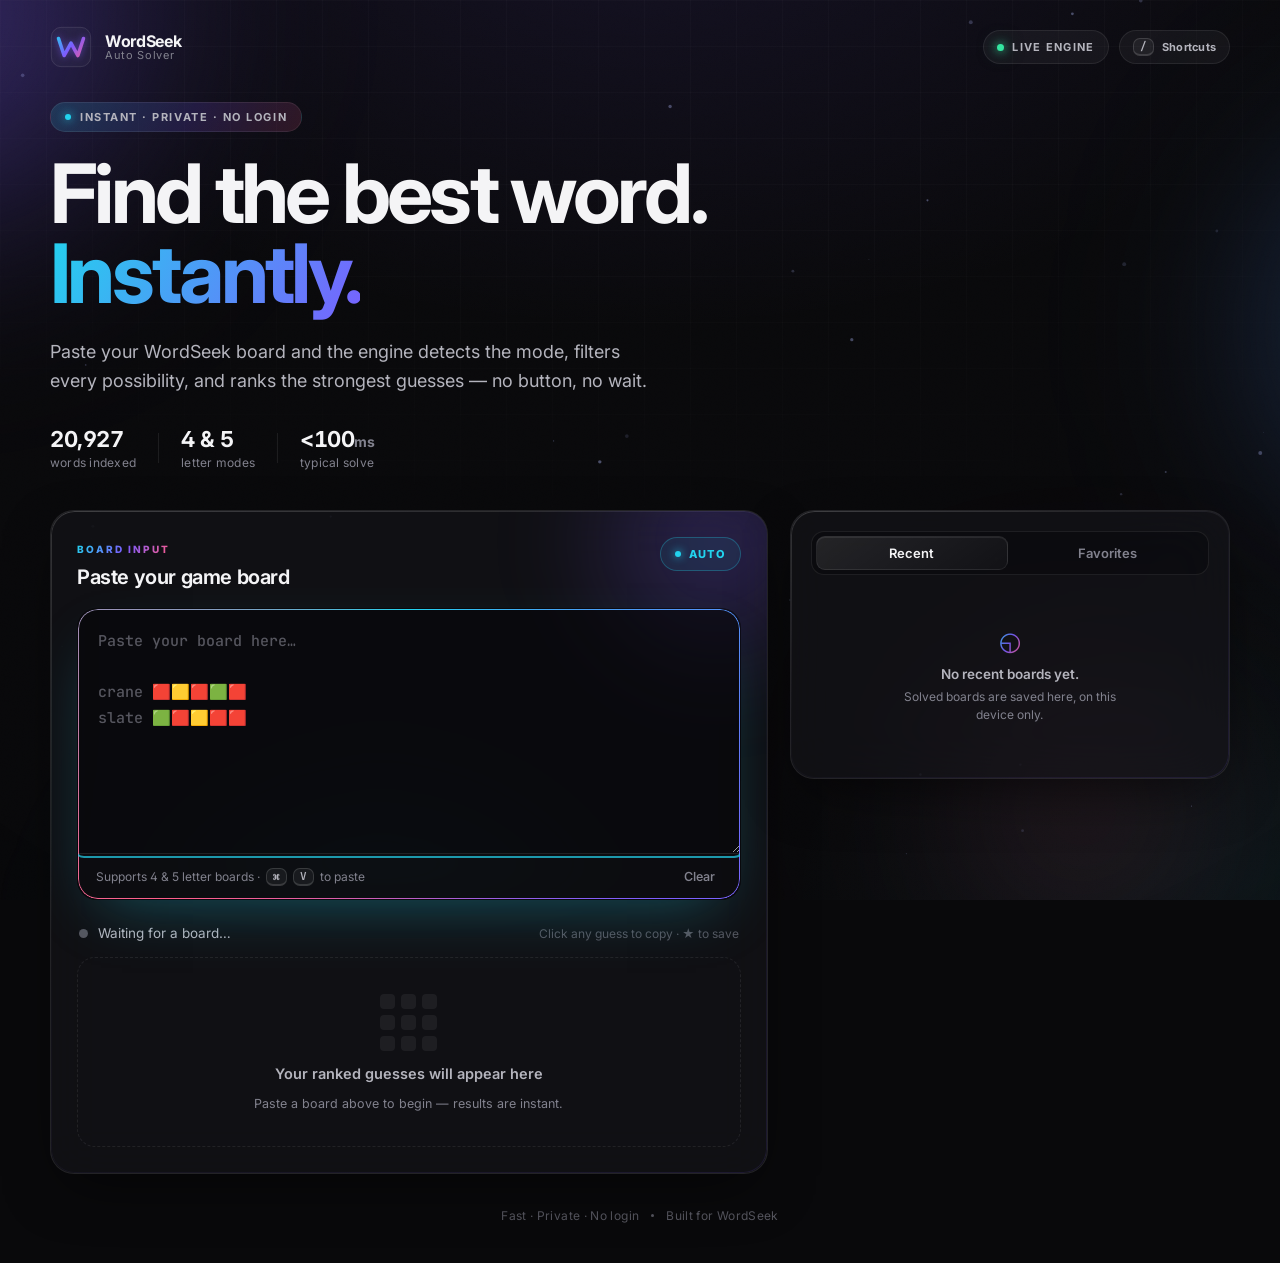
==== templates/index.html @ a8e8552e "Redesign WordSeek frontend as a premium dark UI Complete visual + UX overhaul of the frontend while " ====
<!doctype html>
<html lang="en" data-theme="dark">
<head>
  <meta charset="utf-8">
  <meta name="viewport" content="width=device-width, initial-scale=1, viewport-fit=cover">
  <meta name="theme-color" content="#09090b">
  <meta name="color-scheme" content="dark">
  <meta name="description" content="A premium, instant WordSeek solver. Paste any 4 or 5 letter board — the mode is detected and the strongest guesses are ranked automatically.">

  <title>WordSeek — Instant Solver</title>

  <!-- SVG favicon (crisp on every device) -->
  <link rel="icon" type="image/svg+xml" href="/static/favicon.svg">
  <link rel="apple-touch-icon" href="/static/favicon.svg">

  <!-- Fonts: Inter for UI, JetBrains Mono for the board + guesses -->
  <link rel="preconnect" href="https://fonts.googleapis.com">
  <link rel="preconnect" href="https://fonts.gstatic.com" crossorigin>
  <link href="https://fonts.googleapis.com/css2?family=Inter:wght@400;450;500;600;700;800&family=JetBrains+Mono:wght@500;600;700&display=swap" rel="stylesheet">

  <link rel="stylesheet" href="/static/style.css">
</head>
<body>
  <!-- ============================================================= -->
  <!-- Ambient background: aurora blobs, particles, grid, noise      -->
  <!-- ============================================================= -->
  <div class="backdrop" aria-hidden="true">
    <div class="aurora">
      <span class="blob blob-violet"></span>
      <span class="blob blob-blue"></span>
      <span class="blob blob-cyan"></span>
      <span class="blob blob-pink"></span>
    </div>
    <canvas id="particles" class="particles"></canvas>
    <div class="grid-overlay"></div>
    <div class="noise"></div>
    <div class="vignette"></div>
  </div>

  <!-- Confetti fires when the board narrows to a single answer -->
  <canvas id="confetti" class="confetti" aria-hidden="true"></canvas>

  <div class="page">
    <!-- ================= Top bar ================= -->
    <header class="topbar">
      <a class="brand" href="/" aria-label="WordSeek home">
        <span class="brand-mark" aria-hidden="true">
          <svg viewBox="0 0 64 64" class="brand-logo">
            <defs>
              <linearGradient id="markGrad" x1="8" y1="12" x2="56" y2="52" gradientUnits="userSpaceOnUse">
                <stop offset="0" stop-color="#22d3ee"/>
                <stop offset="0.5" stop-color="#7c5cff"/>
                <stop offset="1" stop-color="#ff5c8a"/>
              </linearGradient>
            </defs>
            <rect x="2" y="2" width="60" height="60" rx="15" class="brand-plate"/>
            <path d="M13 19 L21.5 45 L32 26 L42.5 45 L51 19" class="brand-stroke" pathLength="100"/>
          </svg>
        </span>
        <span class="brand-text">
          <span class="brand-name">WordSeek</span>
          <span class="brand-sub">Auto Solver</span>
        </span>
      </a>

      <div class="topbar-actions">
        <span class="live-badge" title="Solving happens the instant you paste">
          <i></i> LIVE ENGINE
        </span>
        <button id="shortcutsBtn" class="chip-btn" type="button" aria-haspopup="dialog" aria-controls="shortcutsModal">
          <kbd>/</kbd> Shortcuts
        </button>
      </div>
    </header>

    <!-- ================= Main ================= -->
    <main class="layout">
      <section class="hero">
        <span class="eyebrow"><i></i> INSTANT · PRIVATE · NO LOGIN</span>
        <h1 class="hero-title">
          Find the best word.
          <span class="gradient-text">Instantly.</span>
        </h1>
        <p class="hero-sub">
          Paste your WordSeek board and the engine detects the mode, filters every
          possibility, and ranks the strongest guesses — no button, no wait.
        </p>
        <div class="hero-stats" aria-hidden="true">
          <span class="stat"><b id="statWords">20,927</b><small>words indexed</small></span>
          <span class="stat-sep"></span>
          <span class="stat"><b>4 &amp; 5</b><small>letter modes</small></span>
          <span class="stat-sep"></span>
          <span class="stat"><b>&lt;100<em>ms</em></b><small>typical solve</small></span>
        </div>
      </section>

      <div class="workspace">
        <!-- ---------- Solver card ---------- -->
        <section class="solver card" aria-labelledby="solverHeading">
          <span class="card-glow" aria-hidden="true"></span>

          <div class="card-head">
            <div>
              <span class="section-eyebrow">BOARD INPUT</span>
              <h2 id="solverHeading" class="card-title">Paste your game board</h2>
            </div>
            <div id="modeBadge" class="mode-badge" title="Detected automatically" aria-live="polite">
              <span class="mode-dot"></span><span class="mode-label">AUTO</span>
            </div>
          </div>

          <!-- Textarea with animated focus glow + scan line -->
          <div class="input-wrap" id="inputWrap">
            <div class="input-border" aria-hidden="true"></div>
            <label class="visually-hidden" for="board">WordSeek board input</label>
            <textarea
              id="board"
              spellcheck="false"
              autocomplete="off"
              autocapitalize="off"
              autocorrect="off"
              rows="8"
              aria-describedby="inputHint"
              placeholder="Paste your board here…&#10;&#10;crane 🟥🟨🟥🟩🟥&#10;slate 🟩🟥🟨🟥🟥"></textarea>
            <div class="scan-line" aria-hidden="true"></div>

            <div class="input-footer">
              <span id="inputHint" class="input-hint">
                Supports 4 &amp; 5 letter boards · <kbd>⌘</kbd><kbd>V</kbd> to paste
              </span>
              <button id="clearBtn" class="ghost-btn" type="button" aria-label="Clear the board">
                Clear
              </button>
            </div>
          </div>

          <!-- Results header -->
          <div class="results-head">
            <div class="status-wrap">
              <span id="statusDot" class="status-dot"></span>
              <span id="status" class="status-text">Waiting for a board…</span>
            </div>
            <span class="hint-inline">Click any guess to copy · ★ to save</span>
          </div>

          <!-- Skeleton loading (Linear / Vercel style shimmer) -->
          <div id="skeleton" class="skeleton" aria-hidden="true">
            <div class="sk-hero shimmer"></div>
            <div class="sk-grid">
              <span class="shimmer"></span><span class="shimmer"></span>
              <span class="shimmer"></span><span class="shimmer"></span>
              <span class="shimmer"></span><span class="shimmer"></span>
            </div>
          </div>

          <!-- Best guess spotlight -->
          <div id="bestWrap" class="best-wrap" hidden>
            <div class="best-card" tabindex="0" role="button" aria-label="Copy best guess">
              <span class="best-glow" aria-hidden="true"></span>
              <div class="best-meta">
                <span class="best-tag">BEST GUESS</span>
                <button class="fav-btn best-fav" type="button" aria-label="Save to favorites" data-word="">
                  <svg viewBox="0 0 24 24" class="star"><path d="M12 2.5l2.9 6.06 6.6.79-4.9 4.55 1.3 6.6L12 17.9 6.1 21.1l1.3-6.6L2.5 9.35l6.6-.79z"/></svg>
                </button>
              </div>
              <span id="bestWord" class="best-word">—</span>
              <div class="best-foot">
                <div class="confidence">
                  <div class="confidence-track"><span id="bestBar" class="confidence-fill"></span></div>
                  <span id="bestPct" class="confidence-pct">100%</span>
                </div>
                <span class="best-copy-hint"><kbd>Enter</kbd> to copy</span>
              </div>
            </div>
          </div>

          <!-- Remaining ranked guesses -->
          <div id="guesses" class="guesses" role="list" aria-live="polite" aria-label="Ranked guesses"></div>

          <!-- Empty / no-result states -->
          <div id="emptyState" class="empty-state">
            <div class="empty-illus" aria-hidden="true">
              <span></span><span></span><span></span>
              <span></span><span></span><span></span>
              <span></span><span></span><span></span>
            </div>
            <p class="empty-title">Your ranked guesses will appear here</p>
            <p class="empty-sub">Paste a board above to begin — results are instant.</p>
          </div>
        </section>

        <!-- ---------- Side panel: history + favorites ---------- -->
        <aside class="panel card" aria-label="History and favorites">
          <div class="panel-tabs" role="tablist" aria-label="Saved data">
            <button id="tabHistory" class="tab active" role="tab" aria-selected="true" aria-controls="historyView" type="button">
              Recent
            </button>
            <button id="tabFavorites" class="tab" role="tab" aria-selected="false" aria-controls="favoritesView" type="button">
              Favorites
            </button>
            <span class="tab-indicator" aria-hidden="true"></span>
          </div>

          <!-- Recent boards -->
          <div id="historyView" class="panel-view" role="tabpanel" aria-labelledby="tabHistory">
            <div id="historyList" class="panel-list"></div>
            <div id="historyEmpty" class="panel-empty">
              <span class="panel-empty-icon" aria-hidden="true">◵</span>
              <p>No recent boards yet.</p>
              <small>Solved boards are saved here, on this device only.</small>
            </div>
            <button id="clearHistory" class="panel-clear ghost-btn" type="button" hidden>Clear history</button>
          </div>

          <!-- Favorite guesses -->
          <div id="favoritesView" class="panel-view" role="tabpanel" aria-labelledby="tabFavorites" hidden>
            <div id="favoritesList" class="panel-list favorites-list"></div>
            <div id="favoritesEmpty" class="panel-empty">
              <span class="panel-empty-icon" aria-hidden="true">★</span>
              <p>No favorites yet.</p>
              <small>Tap the star on any guess to keep it here.</small>
            </div>
          </div>
        </aside>
      </div>
    </main>

    <footer class="site-footer">
      <span>Fast · Private · No login</span>
      <span class="footer-dot" aria-hidden="true"></span>
      <span>Built for WordSeek</span>
    </footer>
  </div>

  <!-- ================= Shortcuts modal ================= -->
  <div id="shortcutsModal" class="modal" role="dialog" aria-modal="true" aria-labelledby="shortcutsTitle" hidden>
    <div class="modal-backdrop" data-close></div>
    <div class="modal-card card">
      <div class="modal-head">
        <h3 id="shortcutsTitle">Keyboard shortcuts</h3>
        <button class="ghost-btn modal-close" type="button" data-close aria-label="Close">✕</button>
      </div>
      <ul class="shortcut-list">
        <li><span>Focus the board</span><span class="keys"><kbd>/</kbd></span></li>
        <li><span>Clear the board</span><span class="keys"><kbd>Esc</kbd></span></li>
        <li><span>Copy the best guess</span><span class="keys"><kbd>Enter</kbd></span></li>
        <li><span>Move between guesses</span><span class="keys"><kbd>←</kbd><kbd>→</kbd></span></li>
        <li><span>Copy a focused guess</span><span class="keys"><kbd>Space</kbd></span></li>
      </ul>
    </div>
  </div>

  <!-- Toast stack -->
  <div id="toastStack" class="toast-stack" aria-live="polite" aria-atomic="false"></div>

  <script src="/static/script.js" defer></script>
</body>
</html>
---- static/style.css ----
/* ============================================================================
   WordSeek — premium dark UI
   Sections:
     1.  Design tokens
     2.  Reset & base
     3.  Ambient background (aurora, particles, grid, noise, vignette)
     4.  Layout / page shell
     5.  Top bar & brand
     6.  Hero
     7.  Cards (shared glass surface)
     8.  Solver: input
     9.  Solver: results (status, skeleton, best guess, guesses grid, empty)
     10. Side panel (history + favorites)
     11. Footer
     12. Toasts
     13. Shortcuts modal
     14. Keyframes
     15. Responsive
     16. Reduced motion
   ========================================================================== */

/* ------------------------------------------------------------------ */
/* 1. Design tokens                                                    */
/* ------------------------------------------------------------------ */
:root {
  /* Surfaces — mostly black with layered near-blacks */
  --bg:            #09090b;
  --bg-2:          #0d0d10;
  --surface:       rgba(22, 22, 27, 0.62);
  --surface-solid: #111114;
  --surface-hi:    rgba(255, 255, 255, 0.045);

  /* Borders */
  --border:        rgba(255, 255, 255, 0.08);
  --border-strong: rgba(255, 255, 255, 0.14);

  /* Text */
  --text:          #f4f4f6;
  --text-dim:      #b4b4bd;
  --muted:         #82828e;
  --faint:         #56565f;

  /* Accents */
  --violet:        #7c5cff;
  --blue:          #4c8fff;
  --cyan:          #22d3ee;
  --pink:          #ff5c8a;
  --green:         #34e5a0;

  /* Signature gradient */
  --grad: linear-gradient(120deg, var(--cyan), var(--violet) 52%, var(--pink));
  --grad-soft: linear-gradient(120deg, rgba(34,211,238,0.16), rgba(124,92,255,0.16) 55%, rgba(255,92,138,0.14));

  /* Elevation */
  --shadow-lg: 0 40px 120px -20px rgba(0, 0, 0, 0.75);
  --shadow-md: 0 20px 60px -18px rgba(0, 0, 0, 0.65);
  --ring: 0 0 0 1px var(--border), inset 0 1px 0 rgba(255, 255, 255, 0.05);

  /* Motion */
  --ease: cubic-bezier(0.22, 0.8, 0.28, 1);
  --ease-out: cubic-bezier(0.16, 1, 0.3, 1);

  --radius: 24px;
  --radius-sm: 14px;
  --maxw: 1180px;
}

/* ------------------------------------------------------------------ */
/* 2. Reset & base                                                     */
/* ------------------------------------------------------------------ */
*, *::before, *::after { box-sizing: border-box; }

html { color-scheme: dark; -webkit-text-size-adjust: 100%; }

body {
  margin: 0;
  min-height: 100vh;
  min-height: 100dvh;
  background: var(--bg);
  color: var(--text);
  font-family: "Inter", system-ui, -apple-system, BlinkMacSystemFont, "Segoe UI", sans-serif;
  font-feature-settings: "cv02", "cv03", "cv04", "ss01";
  -webkit-font-smoothing: antialiased;
  text-rendering: optimizeLegibility;
  overflow-x: hidden;
}

button, textarea, input { font: inherit; color: inherit; }
a { color: inherit; text-decoration: none; }

::selection { background: rgba(124, 92, 255, 0.35); color: #fff; }

.visually-hidden {
  position: absolute; width: 1px; height: 1px; padding: 0; margin: -1px;
  overflow: hidden; clip: rect(0 0 0 0); white-space: nowrap; border: 0;
}

kbd {
  display: inline-flex; align-items: center; justify-content: center;
  min-width: 20px; height: 20px; padding: 0 6px;
  border: 1px solid var(--border-strong);
  border-bottom-width: 2px;
  border-radius: 7px;
  background: rgba(255, 255, 255, 0.05);
  color: var(--text-dim);
  font: 600 11px/1 "JetBrains Mono", ui-monospace, monospace;
}

/* Consistent focus ring for keyboard users */
:focus-visible {
  outline: 2px solid rgba(34, 211, 238, 0.7);
  outline-offset: 3px;
  border-radius: 6px;
}

/* ------------------------------------------------------------------ */
/* 3. Ambient background                                               */
/* ------------------------------------------------------------------ */
.backdrop {
  position: fixed;
  inset: 0;
  z-index: -2;
  overflow: hidden;
  pointer-events: none;
  background:
    radial-gradient(1200px 700px at 50% -10%, rgba(124, 92, 255, 0.10), transparent 60%),
    radial-gradient(900px 600px at 100% 100%, rgba(34, 211, 238, 0.06), transparent 55%),
    var(--bg);
}

.aurora { position: absolute; inset: -20%; filter: blur(0); }

.blob {
  position: absolute;
  border-radius: 50%;
  filter: blur(90px);
  opacity: 0.5;
  will-change: transform;
  mix-blend-mode: screen;
}
.blob-violet { width: 46vw; height: 46vw; max-width: 620px; max-height: 620px;
  background: radial-gradient(circle, #7c5cff, transparent 70%);
  top: -8%; left: -6%; animation: drift1 26s var(--ease) infinite alternate; }
.blob-blue   { width: 40vw; height: 40vw; max-width: 540px; max-height: 540px;
  background: radial-gradient(circle, #4c8fff, transparent 70%);
  top: 20%; right: -10%; opacity: 0.42; animation: drift2 30s var(--ease) infinite alternate; }
.blob-cyan   { width: 38vw; height: 38vw; max-width: 500px; max-height: 500px;
  background: radial-gradient(circle, #22d3ee, transparent 70%);
  bottom: -14%; left: 22%; opacity: 0.32; animation: drift3 34s var(--ease) infinite alternate; }
.blob-pink   { width: 26vw; height: 26vw; max-width: 340px; max-height: 340px;
  background: radial-gradient(circle, #ff5c8a, transparent 70%);
  bottom: 8%; right: 16%; opacity: 0.18; animation: drift1 28s var(--ease) infinite alternate-reverse; }

.particles { position: absolute; inset: 0; width: 100%; height: 100%; opacity: 0.55; }

.grid-overlay {
  position: absolute; inset: 0;
  background-image:
    linear-gradient(rgba(255, 255, 255, 0.02) 1px, transparent 1px),
    linear-gradient(90deg, rgba(255, 255, 255, 0.02) 1px, transparent 1px);
  background-size: 46px 46px;
  mask-image: radial-gradient(120% 90% at 50% 0%, #000 30%, transparent 75%);
  -webkit-mask-image: radial-gradient(120% 90% at 50% 0%, #000 30%, transparent 75%);
}

/* Subtle film grain via inline SVG noise (no extra request) */
.noise {
  position: absolute; inset: 0;
  opacity: 0.028;
  background-image: url("data:image/svg+xml,%3Csvg xmlns='http://www.w3.org/2000/svg' width='140' height='140'%3E%3Cfilter id='n'%3E%3CfeTurbulence type='fractalNoise' baseFrequency='0.85' numOctaves='2' stitchTiles='stitch'/%3E%3C/filter%3E%3Crect width='100%25' height='100%25' filter='url(%23n)'/%3E%3C/svg%3E");
  mix-blend-mode: overlay;
}

.vignette {
  position: absolute; inset: 0;
  background: radial-gradient(130% 130% at 50% 40%, transparent 55%, rgba(0, 0, 0, 0.55) 100%);
}

.confetti {
  position: fixed; inset: 0; z-index: 60;
  width: 100%; height: 100%;
  pointer-events: none;
}

/* ------------------------------------------------------------------ */
/* 4. Layout / page shell                                              */
/* ------------------------------------------------------------------ */
.page {
  width: min(var(--maxw), 100% - 40px);
  margin: 0 auto;
  padding: 26px 0 40px;
  display: flex;
  flex-direction: column;
  gap: 34px;
  min-height: 100dvh;
}

.layout { display: flex; flex-direction: column; gap: 40px; flex: 1; }

.workspace {
  display: grid;
  grid-template-columns: minmax(0, 1.55fr) minmax(0, 0.95fr);
  gap: 22px;
  align-items: start;
}

/* ------------------------------------------------------------------ */
/* 5. Top bar & brand                                                  */
/* ------------------------------------------------------------------ */
.topbar {
  display: flex;
  align-items: center;
  justify-content: space-between;
  gap: 16px;
  animation: fade-down 0.7s var(--ease-out) both;
}

.brand { display: inline-flex; align-items: center; gap: 13px; }

.brand-mark { position: relative; width: 42px; height: 42px; display: block; }
.brand-logo { width: 100%; height: 100%; display: block; overflow: visible; }
.brand-plate {
  fill: rgba(255, 255, 255, 0.03);
  stroke: rgba(255, 255, 255, 0.12);
  stroke-width: 1.4;
}
.brand-stroke {
  fill: none;
  stroke: url(#markGrad);
  stroke-width: 5.4;
  stroke-linecap: round;
  stroke-linejoin: round;
  filter: drop-shadow(0 0 6px rgba(124, 92, 255, 0.55));
  stroke-dasharray: 100;
  animation: draw-w 2.4s var(--ease-out) forwards, logo-flicker 6s 2.6s ease-in-out infinite;
}
.brand:hover .brand-mark { animation: logo-nudge 0.6s var(--ease); }

.brand-text { display: flex; flex-direction: column; line-height: 1.05; }
.brand-name { font-weight: 700; font-size: 16px; letter-spacing: -0.02em; }
.brand-sub  { font-size: 11px; color: var(--muted); letter-spacing: 0.06em; }

.topbar-actions { display: flex; align-items: center; gap: 10px; }

.live-badge, .chip-btn {
  display: inline-flex; align-items: center; gap: 8px;
  height: 34px; padding: 0 13px;
  border: 1px solid var(--border);
  border-radius: 999px;
  background: var(--surface-hi);
  backdrop-filter: blur(14px);
  -webkit-backdrop-filter: blur(14px);
  font-size: 11px; font-weight: 700; letter-spacing: 0.12em;
  color: var(--text-dim);
}
.live-badge i {
  width: 7px; height: 7px; border-radius: 50%;
  background: var(--green);
  box-shadow: 0 0 10px var(--green), 0 0 20px rgba(52, 229, 160, 0.5);
  animation: pulse-dot 1.9s ease-in-out infinite;
}
.chip-btn {
  cursor: pointer; letter-spacing: 0.02em;
  transition: border-color 0.25s var(--ease), background 0.25s var(--ease), transform 0.25s var(--ease);
}
.chip-btn kbd { height: 18px; min-width: 18px; }
.chip-btn:hover { border-color: var(--border-strong); background: rgba(255, 255, 255, 0.07); transform: translateY(-1px); }

/* ------------------------------------------------------------------ */
/* 6. Hero                                                             */
/* ------------------------------------------------------------------ */
.hero {
  max-width: 760px;
  animation: rise 0.85s 0.05s var(--ease-out) both;
}

.eyebrow {
  display: inline-flex; align-items: center; gap: 9px;
  padding: 7px 14px;
  border: 1px solid var(--border);
  border-radius: 999px;
  background: var(--grad-soft);
  color: var(--text-dim);
  font-size: 11px; font-weight: 700; letter-spacing: 0.14em;
}
.eyebrow i {
  width: 6px; height: 6px; border-radius: 50%;
  background: var(--cyan); box-shadow: 0 0 10px var(--cyan);
}

.hero-title {
  margin: 22px 0 0;
  font-size: clamp(42px, 7vw, 82px);
  line-height: 0.98;
  font-weight: 700;
  letter-spacing: -0.045em;
}
.gradient-text {
  background: var(--grad);
  background-size: 220% auto;
  -webkit-background-clip: text; background-clip: text;
  color: transparent;
  animation: shimmer-text 6s linear infinite;
}

.hero-sub {
  margin: 22px 0 0;
  max-width: 620px;
  color: var(--text-dim);
  font-size: clamp(15px, 1.6vw, 18px);
  line-height: 1.65;
}

.hero-stats {
  margin-top: 30px;
  display: flex; align-items: center; gap: 22px;
  flex-wrap: wrap;
}
.stat { display: flex; flex-direction: column; gap: 3px; }
.stat b {
  font-size: 22px; font-weight: 700; letter-spacing: -0.02em;
  font-variant-numeric: tabular-nums;
}
.stat b em { font-style: normal; font-size: 14px; color: var(--muted); }
.stat small { color: var(--muted); font-size: 12px; letter-spacing: 0.02em; }
.stat-sep { width: 1px; height: 30px; background: var(--border); }

/* ------------------------------------------------------------------ */
/* 7. Cards (shared glass surface)                                     */
/* ------------------------------------------------------------------ */
.card {
  position: relative;
  border-radius: var(--radius);
  background: var(--surface);
  border: 1px solid var(--border);
  backdrop-filter: blur(26px) saturate(140%);
  -webkit-backdrop-filter: blur(26px) saturate(140%);
  box-shadow: var(--shadow-md), inset 0 1px 0 rgba(255, 255, 255, 0.06);
}
/* Gradient hairline border via mask trick */
.card::before {
  content: "";
  position: absolute; inset: 0;
  border-radius: inherit;
  padding: 1px;
  background: linear-gradient(150deg, rgba(255, 255, 255, 0.22), rgba(255, 255, 255, 0.02) 40%, rgba(124, 92, 255, 0.18));
  -webkit-mask: linear-gradient(#000 0 0) content-box, linear-gradient(#000 0 0);
  mask: linear-gradient(#000 0 0) content-box, linear-gradient(#000 0 0);
  -webkit-mask-composite: xor; mask-composite: exclude;
  pointer-events: none;
  opacity: 0.7;
}

.solver { padding: 26px; overflow: hidden; animation: rise 0.9s 0.12s var(--ease-out) both; }
.panel  { padding: 20px; animation: rise 0.9s 0.2s var(--ease-out) both; }

/* Ambient glow inside the solver card */
.card-glow {
  position: absolute; top: -140px; right: -120px;
  width: 340px; height: 340px; border-radius: 50%;
  background: radial-gradient(circle, rgba(124, 92, 255, 0.28), transparent 70%);
  filter: blur(40px);
  pointer-events: none;
}

.card-head {
  position: relative;
  display: flex; align-items: flex-start; justify-content: space-between; gap: 14px;
}
.section-eyebrow {
  font-size: 10px; font-weight: 800; letter-spacing: 0.2em;
  background: var(--grad); -webkit-background-clip: text; background-clip: text; color: transparent;
}
.card-title { margin: 8px 0 0; font-size: 20px; font-weight: 650; letter-spacing: -0.02em; }

.mode-badge {
  display: inline-flex; align-items: center; gap: 8px;
  height: 34px; padding: 0 14px;
  border: 1px solid rgba(34, 211, 238, 0.28);
  border-radius: 999px;
  background: rgba(34, 211, 238, 0.07);
  color: var(--cyan);
  font-size: 11px; font-weight: 800; letter-spacing: 0.12em;
  transition: all 0.3s var(--ease);
}
.mode-badge .mode-dot {
  width: 6px; height: 6px; border-radius: 50%;
  background: currentColor; box-shadow: 0 0 8px currentColor;
}
.mode-badge.mode-4 { border-color: rgba(255, 92, 138, 0.3); background: rgba(255, 92, 138, 0.07); color: var(--pink); }
.mode-badge.mode-5 { border-color: rgba(124, 92, 255, 0.35); background: rgba(124, 92, 255, 0.08); color: #b6a4ff; }
.mode-badge.pop { animation: badge-pop 0.4s var(--ease); }

/* ------------------------------------------------------------------ */
/* 8. Solver: input                                                    */
/* ------------------------------------------------------------------ */
.input-wrap {
  position: relative;
  margin-top: 20px;
  border-radius: 20px;
  background: rgba(6, 6, 9, 0.6);
  border: 1px solid var(--border);
  overflow: hidden;
  transition: border-color 0.3s var(--ease), box-shadow 0.3s var(--ease), transform 0.3s var(--ease);
}
/* Animated gradient border that reveals on focus */
.input-border {
  position: absolute; inset: 0; border-radius: inherit; padding: 1px;
  background: conic-gradient(from var(--angle, 0deg), var(--cyan), var(--violet), var(--pink), var(--cyan));
  -webkit-mask: linear-gradient(#000 0 0) content-box, linear-gradient(#000 0 0);
  mask: linear-gradient(#000 0 0) content-box, linear-gradient(#000 0 0);
  -webkit-mask-composite: xor; mask-composite: exclude;
  opacity: 0;
  transition: opacity 0.4s var(--ease);
  pointer-events: none;
}
.input-wrap:focus-within { transform: translateY(-1px); border-color: transparent; box-shadow: 0 24px 60px -24px rgba(34, 211, 238, 0.35); }
.input-wrap:focus-within .input-border { opacity: 1; animation: spin-border 5s linear infinite; }

@property --angle { syntax: "<angle>"; initial-value: 0deg; inherits: false; }

textarea {
  position: relative;
  z-index: 1;
  display: block;
  width: 100%;
  min-height: 210px;
  resize: vertical;
  border: 0; outline: 0;
  padding: 20px;
  background: transparent;
  color: #ececf2;
  caret-color: var(--cyan);
  font: 500 15px/1.7 "JetBrains Mono", ui-monospace, SFMono-Regular, Menlo, monospace;
}
textarea::placeholder { color: var(--faint); }

.scan-line {
  position: absolute; left: 0; right: 0; top: 0; z-index: 2;
  height: 2px; opacity: 0;
  background: linear-gradient(90deg, transparent, var(--cyan), var(--violet), transparent);
  box-shadow: 0 0 16px var(--cyan);
  pointer-events: none;
}
.input-wrap.solving .scan-line { opacity: 0.95; animation: scan 1.1s linear infinite; }

.input-footer {
  position: relative; z-index: 1;
  display: flex; align-items: center; justify-content: space-between; gap: 12px;
  min-height: 46px;
  padding: 0 12px 0 18px;
  border-top: 1px solid var(--border);
  background: rgba(255, 255, 255, 0.015);
}
.input-hint { display: inline-flex; align-items: center; gap: 6px; color: var(--muted); font-size: 12px; }
.input-hint kbd { height: 18px; min-width: 18px; }

.ghost-btn {
  border: 1px solid transparent;
  border-radius: 10px;
  padding: 7px 12px;
  background: transparent;
  color: var(--muted);
  cursor: pointer;
  font-size: 12.5px; font-weight: 550;
  transition: all 0.2s var(--ease);
}
.ghost-btn:hover { background: rgba(255, 255, 255, 0.06); color: var(--text); border-color: var(--border); }

/* ------------------------------------------------------------------ */
/* 9. Solver: results                                                  */
/* ------------------------------------------------------------------ */
.results-head {
  display: flex; align-items: center; justify-content: space-between; gap: 12px;
  margin: 24px 2px 16px;
}
.status-wrap { display: flex; align-items: center; gap: 10px; }
.status-text { color: var(--text-dim); font-size: 13.5px; }
.status-dot {
  width: 9px; height: 9px; border-radius: 50%;
  background: var(--faint);
  transition: all 0.3s var(--ease);
}
.status-dot.active  { background: var(--green); box-shadow: 0 0 12px rgba(52, 229, 160, 0.9); }
.status-dot.loading { background: var(--cyan);  box-shadow: 0 0 12px rgba(34, 211, 238, 0.9); animation: pulse-dot 1s infinite; }
.status-dot.error   { background: var(--pink);  box-shadow: 0 0 12px rgba(255, 92, 138, 0.9); }
.hint-inline { color: var(--faint); font-size: 12px; }

/* Skeleton loading */
.skeleton { display: none; margin-top: 4px; }
.skeleton.show { display: block; animation: fade 0.3s var(--ease) both; }
.sk-hero { height: 120px; border-radius: 18px; margin-bottom: 12px; }
.sk-grid { display: grid; grid-template-columns: repeat(3, 1fr); gap: 12px; }
.sk-grid span { height: 74px; border-radius: 15px; }
.shimmer {
  position: relative;
  background: rgba(255, 255, 255, 0.04);
  overflow: hidden;
}
.shimmer::after {
  content: ""; position: absolute; inset: 0;
  background: linear-gradient(100deg, transparent 20%, rgba(255, 255, 255, 0.08) 45%, rgba(124, 92, 255, 0.10) 55%, transparent 80%);
  transform: translateX(-100%);
  animation: shimmer-slide 1.4s ease-in-out infinite;
}

/* Best guess spotlight */
.best-wrap { margin-bottom: 14px; }
.best-card {
  position: relative;
  overflow: hidden;
  border-radius: 20px;
  padding: 20px 22px 18px;
  border: 1px solid rgba(124, 92, 255, 0.35);
  background:
    radial-gradient(120% 120% at 0% 0%, rgba(34, 211, 238, 0.14), transparent 55%),
    linear-gradient(135deg, rgba(124, 92, 255, 0.16), rgba(255, 92, 138, 0.08));
  box-shadow: inset 0 1px 0 rgba(255, 255, 255, 0.12), 0 24px 60px -28px rgba(124, 92, 255, 0.6);
  cursor: pointer;
  transition: transform 0.25s var(--ease), box-shadow 0.25s var(--ease);
  animation: best-in 0.55s var(--ease-out) both;
}
.best-card:hover { transform: translateY(-3px); box-shadow: inset 0 1px 0 rgba(255, 255, 255, 0.14), 0 34px 80px -30px rgba(124, 92, 255, 0.75); }
.best-glow {
  position: absolute; inset: -1px; border-radius: inherit;
  background: radial-gradient(circle at 30% 0%, rgba(34, 211, 238, 0.25), transparent 60%);
  opacity: 0; transition: opacity 0.3s var(--ease); pointer-events: none;
}
.best-card:hover .best-glow { opacity: 1; }
.best-meta { display: flex; align-items: center; justify-content: space-between; }
.best-tag {
  font-size: 10px; font-weight: 800; letter-spacing: 0.22em;
  color: #c9bcff;
}
.best-word {
  display: block;
  margin: 10px 0 14px;
  font: 700 clamp(44px, 8vw, 68px)/1 "JetBrains Mono", monospace;
  letter-spacing: 0.04em;
  text-transform: uppercase;
  background: linear-gradient(180deg, #ffffff, #cbd0ff);
  -webkit-background-clip: text; background-clip: text; color: transparent;
  filter: drop-shadow(0 4px 24px rgba(124, 92, 255, 0.4));
}
.best-foot { display: flex; align-items: center; justify-content: space-between; gap: 16px; }
.best-copy-hint { color: var(--text-dim); font-size: 12px; display: inline-flex; align-items: center; gap: 6px; white-space: nowrap; }

.confidence { display: flex; align-items: center; gap: 10px; flex: 1; min-width: 0; }
.confidence-track {
  position: relative; flex: 1; height: 7px; min-width: 60px;
  border-radius: 999px;
  background: rgba(255, 255, 255, 0.08);
  overflow: hidden;
}
.confidence-fill {
  position: absolute; inset: 0; width: 0;
  border-radius: 999px;
  background: var(--grad);
  box-shadow: 0 0 12px rgba(124, 92, 255, 0.6);
  transition: width 0.8s var(--ease-out);
}
.confidence-pct {
  font: 700 12px/1 "JetBrains Mono", monospace;
  color: var(--text-dim);
  font-variant-numeric: tabular-nums;
  min-width: 40px; text-align: right;
}

/* Favorite star button */
.fav-btn {
  display: inline-grid; place-items: center;
  width: 30px; height: 30px;
  border: 1px solid var(--border);
  border-radius: 9px;
  background: rgba(255, 255, 255, 0.03);
  color: var(--muted);
  cursor: pointer;
  transition: all 0.2s var(--ease);
}
.fav-btn .star { width: 15px; height: 15px; fill: none; stroke: currentColor; stroke-width: 1.6; }
.fav-btn:hover { color: #ffd36e; border-color: rgba(255, 211, 110, 0.4); background: rgba(255, 211, 110, 0.08); transform: scale(1.08); }
.fav-btn.is-fav { color: #ffcf5a; border-color: rgba(255, 207, 90, 0.5); background: rgba(255, 207, 90, 0.12); }
.fav-btn.is-fav .star { fill: #ffcf5a; filter: drop-shadow(0 0 6px rgba(255, 207, 90, 0.6)); }
.fav-btn.burst { animation: star-burst 0.45s var(--ease); }

/* Ranked guesses grid */
.guesses {
  display: grid;
  grid-template-columns: repeat(3, minmax(0, 1fr));
  gap: 12px;
}
.guesses:empty { display: none; }

.guess {
  position: relative;
  overflow: hidden;
  min-height: 82px;
  display: flex; flex-direction: column; justify-content: center;
  gap: 10px;
  padding: 14px 15px;
  border: 1px solid var(--border);
  border-radius: 16px;
  background: linear-gradient(150deg, rgba(255, 255, 255, 0.05), rgba(255, 255, 255, 0.015));
  cursor: pointer;
  text-align: left;
  box-shadow: inset 0 1px 0 rgba(255, 255, 255, 0.05);
  transition: transform 0.22s var(--ease), border-color 0.22s var(--ease), background 0.22s var(--ease), box-shadow 0.22s var(--ease);
  animation: tile-in 0.5s var(--ease-out) both;
  will-change: transform;
}
.guess::after {
  content: "";
  position: absolute; inset: 0;
  background: linear-gradient(115deg, transparent 30%, rgba(255, 255, 255, 0.14) 50%, transparent 70%);
  transform: translateX(-130%);
  transition: transform 0.6s var(--ease);
  pointer-events: none;
}
.guess:hover {
  transform: translateY(-4px);
  border-color: rgba(34, 211, 238, 0.4);
  background: linear-gradient(150deg, rgba(34, 211, 238, 0.1), rgba(124, 92, 255, 0.07));
  box-shadow: 0 18px 40px -18px rgba(0, 0, 0, 0.6), 0 0 26px rgba(34, 211, 238, 0.08);
}
.guess:hover::after { transform: translateX(130%); }
.guess:active { transform: translateY(-1px) scale(0.99); }

.guess-top { display: flex; align-items: center; justify-content: space-between; gap: 8px; }
.guess-rank { font: 700 10px/1 "JetBrains Mono", monospace; color: var(--faint); letter-spacing: 0.05em; }
.guess-word {
  font: 700 22px/1 "JetBrains Mono", monospace;
  letter-spacing: 0.08em;
  text-transform: uppercase;
  color: var(--text);
}
.guess .fav-btn { width: 24px; height: 24px; border-radius: 7px; }
.guess .fav-btn .star { width: 12px; height: 12px; }

/* Per-guess confidence bar */
.guess-bar { height: 5px; border-radius: 999px; background: rgba(255, 255, 255, 0.07); overflow: hidden; }
.guess-bar span {
  display: block; height: 100%; width: 0;
  border-radius: inherit;
  background: linear-gradient(90deg, var(--cyan), var(--violet));
  transition: width 0.7s var(--ease-out);
}

/* Copy flash feedback */
.guess.copied { border-color: rgba(52, 229, 160, 0.6); background: linear-gradient(150deg, rgba(52, 229, 160, 0.14), rgba(52, 229, 160, 0.04)); }
.best-card.copied { animation: copy-flash 0.5s var(--ease); }

/* Empty state */
.empty-state {
  display: flex; flex-direction: column; align-items: center; justify-content: center;
  gap: 14px;
  min-height: 190px;
  padding: 20px;
  border: 1px dashed var(--border);
  border-radius: 18px;
  text-align: center;
}
.empty-state.hidden { display: none; }
.empty-illus { display: grid; grid-template-columns: repeat(3, 15px); gap: 6px; }
.empty-illus span {
  width: 15px; height: 15px; border-radius: 4px;
  background: rgba(255, 255, 255, 0.06);
  animation: board-pulse 2.4s ease-in-out infinite;
}
.empty-illus span:nth-child(2) { animation-delay: 0.15s; }
.empty-illus span:nth-child(3) { animation-delay: 0.3s; }
.empty-illus span:nth-child(4) { animation-delay: 0.1s; }
.empty-illus span:nth-child(5) { animation-delay: 0.25s; }
.empty-illus span:nth-child(6) { animation-delay: 0.4s; }
.empty-illus span:nth-child(7) { animation-delay: 0.2s; }
.empty-illus span:nth-child(8) { animation-delay: 0.35s; }
.empty-illus span:nth-child(9) { animation-delay: 0.5s; }
.empty-title { margin: 0; font-size: 14.5px; font-weight: 600; color: var(--text-dim); }
.empty-sub { margin: 0; font-size: 12.5px; color: var(--muted); }

/* ------------------------------------------------------------------ */
/* 10. Side panel                                                      */
/* ------------------------------------------------------------------ */
.panel-tabs {
  position: relative;
  display: grid; grid-template-columns: 1fr 1fr;
  gap: 4px;
  padding: 4px;
  border: 1px solid var(--border);
  border-radius: 13px;
  background: rgba(0, 0, 0, 0.25);
}
.tab {
  position: relative; z-index: 1;
  height: 34px; border: 0; border-radius: 9px;
  background: transparent;
  color: var(--muted);
  cursor: pointer;
  font-size: 13px; font-weight: 600;
  transition: color 0.25s var(--ease);
}
.tab.active { color: var(--text); }
.tab-indicator {
  position: absolute; top: 4px; left: 4px;
  width: calc(50% - 6px); height: 34px;
  border-radius: 9px;
  background: linear-gradient(145deg, rgba(255, 255, 255, 0.1), rgba(255, 255, 255, 0.03));
  border: 1px solid var(--border);
  box-shadow: inset 0 1px 0 rgba(255, 255, 255, 0.08);
  transition: transform 0.35s var(--ease);
}
.tab-indicator.right { transform: translateX(calc(100% + 4px)); }

.panel-view { margin-top: 16px; }
.panel-view[hidden] { display: none; }

.panel-list { display: flex; flex-direction: column; gap: 8px; max-height: 420px; overflow-y: auto; padding-right: 2px; }
.panel-list::-webkit-scrollbar { width: 8px; }
.panel-list::-webkit-scrollbar-thumb { background: rgba(255, 255, 255, 0.1); border-radius: 999px; }
.panel-list:empty { display: none; }

.hist-item {
  display: flex; align-items: center; gap: 12px;
  padding: 11px 12px;
  border: 1px solid var(--border);
  border-radius: 13px;
  background: rgba(255, 255, 255, 0.02);
  cursor: pointer;
  text-align: left;
  transition: all 0.2s var(--ease);
  animation: fade 0.35s var(--ease) both;
}
.hist-item:hover { border-color: var(--border-strong); background: rgba(255, 255, 255, 0.05); transform: translateX(2px); }
.hist-avatar {
  flex: none;
  width: 40px; height: 40px; border-radius: 11px;
  display: grid; place-items: center;
  font: 700 16px/1 "JetBrains Mono", monospace;
  text-transform: uppercase;
  color: #fff;
  background: linear-gradient(145deg, rgba(124, 92, 255, 0.35), rgba(34, 211, 238, 0.25));
  border: 1px solid var(--border);
}
.hist-body { min-width: 0; flex: 1; }
.hist-word { font: 700 14px/1 "JetBrains Mono", monospace; text-transform: uppercase; letter-spacing: 0.05em; }
.hist-meta { margin-top: 4px; font-size: 11.5px; color: var(--muted); display: flex; gap: 6px; align-items: center; }
.hist-tag {
  padding: 1px 6px; border-radius: 6px;
  font-size: 10px; font-weight: 700; letter-spacing: 0.05em;
  background: rgba(34, 211, 238, 0.12); color: var(--cyan);
}
.hist-tag.m4 { background: rgba(255, 92, 138, 0.12); color: var(--pink); }

/* Favorites */
.fav-item {
  display: flex; align-items: center; justify-content: space-between; gap: 10px;
  padding: 10px 10px 10px 14px;
  border: 1px solid var(--border);
  border-radius: 13px;
  background: rgba(255, 255, 255, 0.02);
  animation: fade 0.35s var(--ease) both;
  transition: all 0.2s var(--ease);
}
.fav-item:hover { border-color: rgba(255, 207, 90, 0.35); background: rgba(255, 207, 90, 0.05); }
.fav-word {
  flex: 1; min-width: 0;
  font: 700 16px/1 "JetBrains Mono", monospace;
  text-transform: uppercase; letter-spacing: 0.08em;
  cursor: pointer;
  background: none; border: 0; text-align: left; color: var(--text);
}
.fav-remove {
  flex: none; width: 26px; height: 26px; border-radius: 8px;
  border: 1px solid var(--border); background: transparent;
  color: var(--muted); cursor: pointer; font-size: 14px; line-height: 1;
  transition: all 0.2s var(--ease);
}
.fav-remove:hover { color: var(--pink); border-color: rgba(255, 92, 138, 0.4); background: rgba(255, 92, 138, 0.08); }

.panel-empty {
  display: flex; flex-direction: column; align-items: center; text-align: center;
  gap: 6px; padding: 34px 14px;
}
.panel-empty[hidden] { display: none; }
.panel-empty-icon {
  font-size: 26px; margin-bottom: 4px;
  background: var(--grad); -webkit-background-clip: text; background-clip: text; color: transparent;
  opacity: 0.9;
}
.panel-empty p { margin: 0; font-size: 13.5px; font-weight: 600; color: var(--text-dim); }
.panel-empty small { color: var(--muted); font-size: 12px; max-width: 220px; line-height: 1.5; }

.panel-clear { margin: 14px auto 0; display: block; }
.panel-clear[hidden] { display: none; }

/* ------------------------------------------------------------------ */
/* 11. Footer                                                          */
/* ------------------------------------------------------------------ */
.site-footer {
  display: flex; align-items: center; justify-content: center; gap: 12px;
  color: var(--faint);
  font-size: 12px; letter-spacing: 0.03em;
}
.footer-dot { width: 3px; height: 3px; border-radius: 50%; background: currentColor; }

/* ------------------------------------------------------------------ */
/* 12. Toasts                                                          */
/* ------------------------------------------------------------------ */
.toast-stack {
  position: fixed; left: 50%; bottom: 28px; z-index: 80;
  transform: translateX(-50%);
  display: flex; flex-direction: column; align-items: center; gap: 10px;
  pointer-events: none;
}
.toast {
  display: inline-flex; align-items: center; gap: 10px;
  padding: 11px 16px 11px 14px;
  border: 1px solid var(--border-strong);
  border-radius: 999px;
  background: rgba(18, 18, 22, 0.85);
  backdrop-filter: blur(16px); -webkit-backdrop-filter: blur(16px);
  box-shadow: var(--shadow-md);
  color: var(--text);
  font-size: 13px; font-weight: 550;
  transform: translateY(18px) scale(0.94);
  opacity: 0;
  animation: toast-in 0.35s var(--ease-out) forwards;
}
.toast.out { animation: toast-out 0.3s var(--ease) forwards; }
.toast .toast-icon {
  width: 18px; height: 18px; flex: none;
  display: grid; place-items: center;
  border-radius: 50%;
  font-size: 11px; font-weight: 800;
}
.toast.success .toast-icon { background: rgba(52, 229, 160, 0.18); color: var(--green); }
.toast.info .toast-icon { background: rgba(34, 211, 238, 0.18); color: var(--cyan); }
.toast.error .toast-icon { background: rgba(255, 92, 138, 0.18); color: var(--pink); }
.toast b { font-weight: 700; font-family: "JetBrains Mono", monospace; letter-spacing: 0.04em; }

/* ------------------------------------------------------------------ */
/* 13. Shortcuts modal                                                 */
/* ------------------------------------------------------------------ */
.modal { position: fixed; inset: 0; z-index: 90; display: grid; place-items: center; padding: 20px; }
.modal[hidden] { display: none; }
.modal-backdrop {
  position: absolute; inset: 0;
  background: rgba(4, 4, 6, 0.6);
  backdrop-filter: blur(6px); -webkit-backdrop-filter: blur(6px);
  animation: fade 0.3s var(--ease) both;
}
.modal-card {
  position: relative;
  width: min(420px, 100%);
  padding: 24px;
  animation: modal-in 0.4s var(--ease-out) both;
}
.modal-head { display: flex; align-items: center; justify-content: space-between; margin-bottom: 18px; }
.modal-head h3 { margin: 0; font-size: 18px; font-weight: 650; letter-spacing: -0.01em; }
.modal-close { font-size: 15px; padding: 6px 10px; }
.shortcut-list { list-style: none; margin: 0; padding: 0; display: flex; flex-direction: column; gap: 4px; }
.shortcut-list li {
  display: flex; align-items: center; justify-content: space-between; gap: 16px;
  padding: 11px 4px;
  border-bottom: 1px solid var(--border);
  font-size: 13.5px; color: var(--text-dim);
}
.shortcut-list li:last-child { border-bottom: 0; }
.shortcut-list .keys { display: inline-flex; gap: 5px; }

/* ------------------------------------------------------------------ */
/* 14. Keyframes                                                       */
/* ------------------------------------------------------------------ */
@keyframes rise      { from { opacity: 0; transform: translateY(26px); } to { opacity: 1; transform: none; } }
@keyframes fade-down { from { opacity: 0; transform: translateY(-14px); } to { opacity: 1; transform: none; } }
@keyframes fade      { from { opacity: 0; } to { opacity: 1; } }
@keyframes shimmer-text { to { background-position: 220% center; } }
@keyframes pulse-dot { 0%, 100% { opacity: 1; transform: scale(1); } 50% { opacity: 0.4; transform: scale(0.8); } }
@keyframes scan { from { top: 0; } to { top: 100%; } }
@keyframes shimmer-slide { 0% { transform: translateX(-100%); } 60%, 100% { transform: translateX(100%); } }
@keyframes tile-in { from { opacity: 0; transform: translateY(16px) scale(0.96); } to { opacity: 1; transform: none; } }
@keyframes best-in { from { opacity: 0; transform: translateY(18px) scale(0.97); filter: blur(6px); } to { opacity: 1; transform: none; filter: none; } }
@keyframes board-pulse { 0%, 100% { background: rgba(255, 255, 255, 0.06); transform: scale(1); } 50% { background: rgba(124, 92, 255, 0.3); transform: scale(0.9); } }
@keyframes badge-pop { 0% { transform: scale(0.8); } 60% { transform: scale(1.12); } 100% { transform: scale(1); } }
@keyframes star-burst { 0% { transform: scale(1); } 40% { transform: scale(1.4); } 100% { transform: scale(1); } }
@keyframes copy-flash { 0% { box-shadow: 0 0 0 0 rgba(52, 229, 160, 0.5); } 100% { box-shadow: 0 0 0 18px rgba(52, 229, 160, 0); } }
@keyframes toast-in { to { transform: translateY(0) scale(1); opacity: 1; } }
@keyframes toast-out { to { transform: translateY(12px) scale(0.94); opacity: 0; } }
@keyframes modal-in { from { opacity: 0; transform: translateY(16px) scale(0.97); } to { opacity: 1; transform: none; } }
@keyframes spin-border { to { --angle: 360deg; } }
@keyframes draw-w { from { stroke-dashoffset: 100; } to { stroke-dashoffset: 0; } }
@keyframes logo-flicker { 0%, 92%, 100% { filter: drop-shadow(0 0 6px rgba(124, 92, 255, 0.55)); } 95% { filter: drop-shadow(0 0 14px rgba(34, 211, 238, 0.9)); } }
@keyframes logo-nudge { 0%, 100% { transform: rotate(0); } 40% { transform: rotate(-6deg) scale(1.05); } }
@keyframes drift1 { from { transform: translate(0, 0) scale(1); } to { transform: translate(60px, 50px) scale(1.15); } }
@keyframes drift2 { from { transform: translate(0, 0) scale(1); } to { transform: translate(-70px, 40px) scale(1.1); } }
@keyframes drift3 { from { transform: translate(0, 0) scale(1); } to { transform: translate(50px, -50px) scale(1.12); } }

/* ------------------------------------------------------------------ */
/* 15. Responsive                                                      */
/* ------------------------------------------------------------------ */
@media (max-width: 960px) {
  .workspace { grid-template-columns: 1fr; }
  .panel { order: 2; }
  .panel-list { max-height: 320px; }
}

@media (max-width: 720px) {
  .page { width: min(100% - 28px, var(--maxw)); padding-top: 18px; gap: 26px; }
  .layout { gap: 30px; }
  .brand-sub { display: none; }
  .live-badge { display: none; }
  .hero-title { font-size: clamp(38px, 12vw, 60px); }
  .hero-stats { gap: 16px; }
  .stat b { font-size: 19px; }
  .solver { padding: 18px; }
  .guesses { grid-template-columns: repeat(2, minmax(0, 1fr)); }
  .sk-grid { grid-template-columns: repeat(2, 1fr); }
  .hint-inline { display: none; }
  .best-word { font-size: clamp(40px, 13vw, 56px); }
}

@media (max-width: 420px) {
  .page { width: min(100% - 20px, var(--maxw)); }
  .card-title { font-size: 18px; }
  .hero-sub { font-size: 14.5px; }
  .stat-sep:nth-of-type(2) { display: none; }
  textarea { min-height: 180px; padding: 16px; font-size: 14px; }
  .best-foot { flex-direction: column; align-items: stretch; gap: 12px; }
  .best-copy-hint { justify-content: flex-end; }
}

/* ------------------------------------------------------------------ */
/* 16. Reduced motion                                                  */
/* ------------------------------------------------------------------ */
@media (prefers-reduced-motion: reduce) {
  *, *::before, *::after {
    animation-duration: 0.001ms !important;
    animation-iteration-count: 1 !important;
    transition-duration: 0.001ms !important;
    scroll-behavior: auto !important;
  }
  .blob, .particles { animation: none !important; }
  .brand-stroke { stroke-dashoffset: 0; }
}
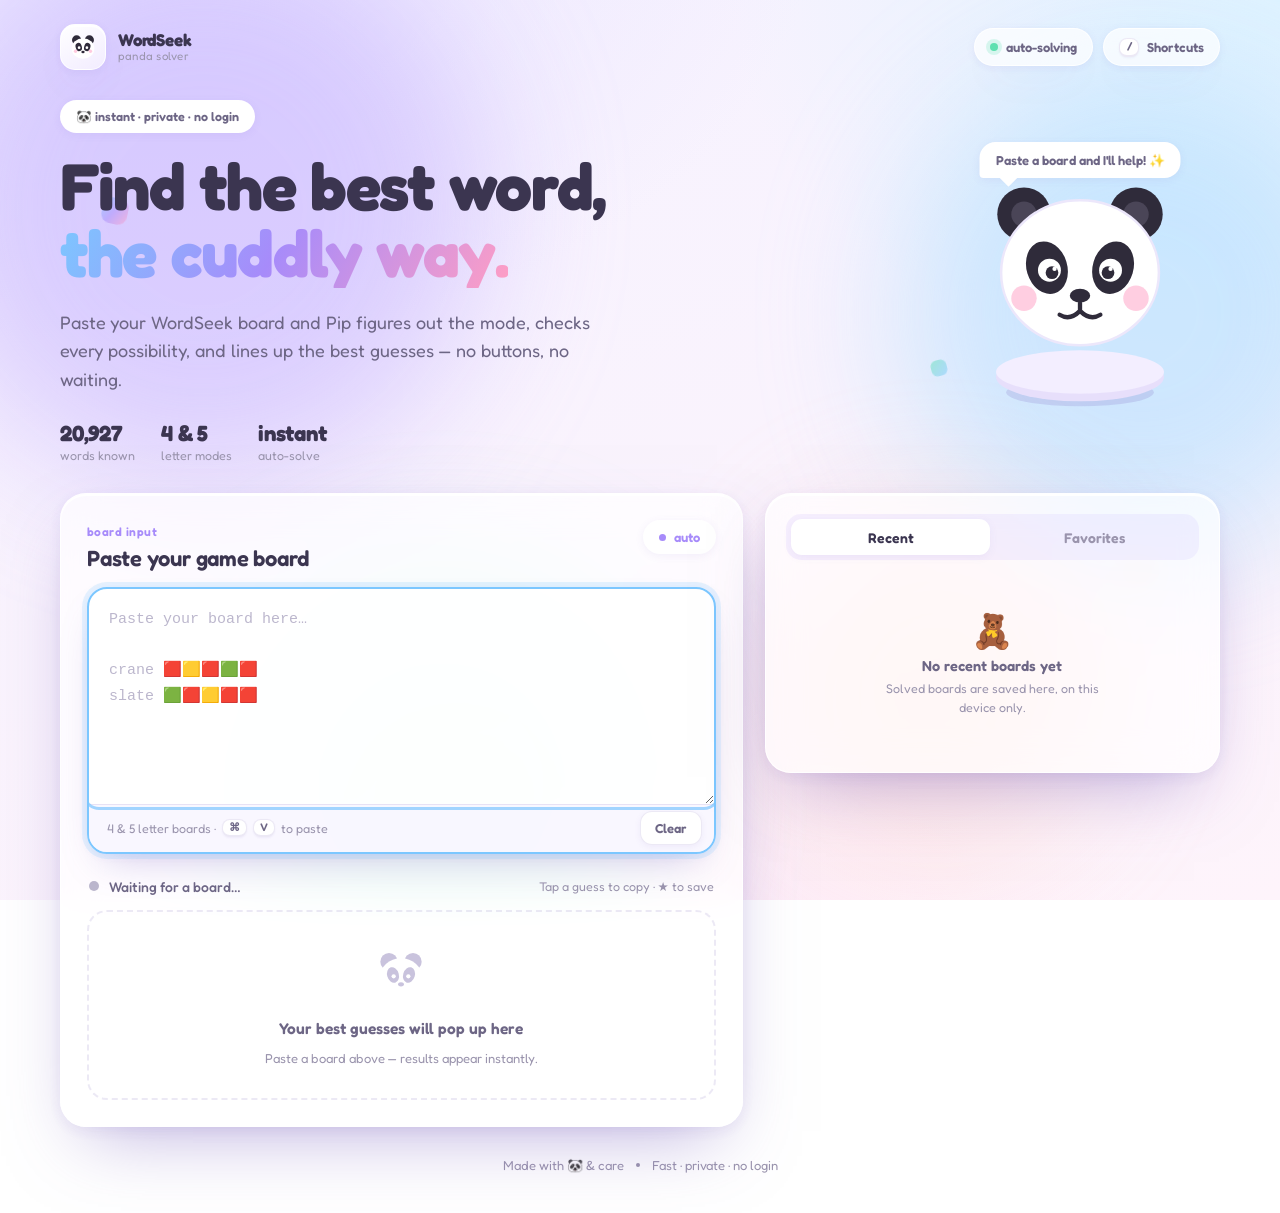
==== commit ca649cce: "Re-theme frontend as a cute, lightweight panda UI Replaces the dark cyber look with a friendly paste" ====
--- a/templates/index.html
+++ b/templates/index.html
@@ -1,43 +1,39 @@
 <!doctype html>
-<html lang="en" data-theme="dark">
+<html lang="en" data-theme="light">
 <head>
   <meta charset="utf-8">
   <meta name="viewport" content="width=device-width, initial-scale=1, viewport-fit=cover">
-  <meta name="theme-color" content="#09090b">
-  <meta name="color-scheme" content="dark">
-  <meta name="description" content="A premium, instant WordSeek solver. Paste any 4 or 5 letter board — the mode is detected and the strongest guesses are ranked automatically.">
-
-  <title>WordSeek — Instant Solver</title>
-
-  <!-- SVG favicon (crisp on every device) -->
+  <meta name="theme-color" content="#f4f1ff">
+  <meta name="color-scheme" content="light">
+  <meta name="description" content="A friendly WordSeek solver. Paste any 4 or 5 letter board — Pip the panda detects the mode and ranks the best guesses automatically.">
+
+  <title>WordSeek — Panda Solver</title>
+
   <link rel="icon" type="image/svg+xml" href="/static/favicon.svg">
   <link rel="apple-touch-icon" href="/static/favicon.svg">
 
-  <!-- Fonts: Inter for UI, JetBrains Mono for the board + guesses -->
+  <!-- One rounded, friendly font family (kept light); body falls back to system fonts -->
   <link rel="preconnect" href="https://fonts.googleapis.com">
   <link rel="preconnect" href="https://fonts.gstatic.com" crossorigin>
-  <link href="https://fonts.googleapis.com/css2?family=Inter:wght@400;450;500;600;700;800&family=JetBrains+Mono:wght@500;600;700&display=swap" rel="stylesheet">
+  <link href="https://fonts.googleapis.com/css2?family=Fredoka:wght@400;500;600;700&display=swap" rel="stylesheet">
 
   <link rel="stylesheet" href="/static/style.css">
 </head>
 <body>
   <!-- ============================================================= -->
-  <!-- Ambient background: aurora blobs, particles, grid, noise      -->
+  <!-- Ambient background: soft pastel blobs + toy shapes (CSS only)  -->
   <!-- ============================================================= -->
-  <div class="backdrop" aria-hidden="true">
-    <div class="aurora">
-      <span class="blob blob-violet"></span>
-      <span class="blob blob-blue"></span>
-      <span class="blob blob-cyan"></span>
-      <span class="blob blob-pink"></span>
-    </div>
-    <canvas id="particles" class="particles"></canvas>
-    <div class="grid-overlay"></div>
-    <div class="noise"></div>
-    <div class="vignette"></div>
+  <div class="bg" aria-hidden="true">
+    <span class="blob blob-lav"></span>
+    <span class="blob blob-sky"></span>
+    <span class="blob blob-mint"></span>
+    <span class="blob blob-peach"></span>
+    <span class="toy toy-1"></span>
+    <span class="toy toy-2"></span>
+    <span class="toy toy-3"></span>
   </div>
 
-  <!-- Confetti fires when the board narrows to a single answer -->
+  <!-- On-demand confetti (fires once when the board narrows to one word) -->
   <canvas id="confetti" class="confetti" aria-hidden="true"></canvas>
 
   <div class="page">
@@ -45,27 +41,28 @@
     <header class="topbar">
       <a class="brand" href="/" aria-label="WordSeek home">
         <span class="brand-mark" aria-hidden="true">
-          <svg viewBox="0 0 64 64" class="brand-logo">
-            <defs>
-              <linearGradient id="markGrad" x1="8" y1="12" x2="56" y2="52" gradientUnits="userSpaceOnUse">
-                <stop offset="0" stop-color="#22d3ee"/>
-                <stop offset="0.5" stop-color="#7c5cff"/>
-                <stop offset="1" stop-color="#ff5c8a"/>
-              </linearGradient>
-            </defs>
-            <rect x="2" y="2" width="60" height="60" rx="15" class="brand-plate"/>
-            <path d="M13 19 L21.5 45 L32 26 L42.5 45 L51 19" class="brand-stroke" pathLength="100"/>
+          <svg viewBox="0 0 48 48" class="brand-panda">
+            <circle cx="15" cy="14" r="6.5" fill="#2f2b3a"/>
+            <circle cx="33" cy="14" r="6.5" fill="#2f2b3a"/>
+            <ellipse cx="24" cy="26" rx="16" ry="14.5" fill="#fff"/>
+            <ellipse cx="18" cy="24" rx="4.4" ry="6" fill="#2f2b3a" transform="rotate(-16 18 24)"/>
+            <ellipse cx="30" cy="24" rx="4.4" ry="6" fill="#2f2b3a" transform="rotate(16 30 24)"/>
+            <circle cx="18.5" cy="25" r="1.9" fill="#fff"/>
+            <circle cx="29.5" cy="25" r="1.9" fill="#fff"/>
+            <ellipse cx="24" cy="31" rx="2.3" ry="1.7" fill="#2f2b3a"/>
+            <circle cx="13.5" cy="30" r="2.4" fill="#ff9ec4" opacity=".55"/>
+            <circle cx="34.5" cy="30" r="2.4" fill="#ff9ec4" opacity=".55"/>
           </svg>
         </span>
         <span class="brand-text">
           <span class="brand-name">WordSeek</span>
-          <span class="brand-sub">Auto Solver</span>
+          <span class="brand-sub">panda solver</span>
         </span>
       </a>
 
       <div class="topbar-actions">
         <span class="live-badge" title="Solving happens the instant you paste">
-          <i></i> LIVE ENGINE
+          <i></i> auto-solving
         </span>
         <button id="shortcutsBtn" class="chip-btn" type="button" aria-haspopup="dialog" aria-controls="shortcutsModal">
           <kbd>/</kbd> Shortcuts
@@ -73,162 +70,213 @@
       </div>
     </header>
 
-    <!-- ================= Main ================= -->
-    <main class="layout">
-      <section class="hero">
-        <span class="eyebrow"><i></i> INSTANT · PRIVATE · NO LOGIN</span>
+    <!-- ================= Hero ================= -->
+    <section class="hero">
+      <div class="hero-copy">
+        <span class="eyebrow">🐼 instant · private · no login</span>
         <h1 class="hero-title">
-          Find the best word.
-          <span class="gradient-text">Instantly.</span>
+          Find the best word,
+          <span class="wiggle-text">the cuddly way.</span>
         </h1>
         <p class="hero-sub">
-          Paste your WordSeek board and the engine detects the mode, filters every
-          possibility, and ranks the strongest guesses — no button, no wait.
+          Paste your WordSeek board and Pip figures out the mode, checks every
+          possibility, and lines up the best guesses — no buttons, no waiting.
         </p>
-        <div class="hero-stats" aria-hidden="true">
-          <span class="stat"><b id="statWords">20,927</b><small>words indexed</small></span>
-          <span class="stat-sep"></span>
+        <div class="hero-stats">
+          <span class="stat"><b id="statWords">20,927</b><small>words known</small></span>
           <span class="stat"><b>4 &amp; 5</b><small>letter modes</small></span>
-          <span class="stat-sep"></span>
-          <span class="stat"><b>&lt;100<em>ms</em></b><small>typical solve</small></span>
-        </div>
-      </section>
-
-      <div class="workspace">
-        <!-- ---------- Solver card ---------- -->
-        <section class="solver card" aria-labelledby="solverHeading">
-          <span class="card-glow" aria-hidden="true"></span>
-
-          <div class="card-head">
-            <div>
-              <span class="section-eyebrow">BOARD INPUT</span>
-              <h2 id="solverHeading" class="card-title">Paste your game board</h2>
-            </div>
-            <div id="modeBadge" class="mode-badge" title="Detected automatically" aria-live="polite">
-              <span class="mode-dot"></span><span class="mode-label">AUTO</span>
-            </div>
-          </div>
-
-          <!-- Textarea with animated focus glow + scan line -->
-          <div class="input-wrap" id="inputWrap">
-            <div class="input-border" aria-hidden="true"></div>
-            <label class="visually-hidden" for="board">WordSeek board input</label>
-            <textarea
-              id="board"
-              spellcheck="false"
-              autocomplete="off"
-              autocapitalize="off"
-              autocorrect="off"
-              rows="8"
-              aria-describedby="inputHint"
-              placeholder="Paste your board here…&#10;&#10;crane 🟥🟨🟥🟩🟥&#10;slate 🟩🟥🟨🟥🟥"></textarea>
-            <div class="scan-line" aria-hidden="true"></div>
-
-            <div class="input-footer">
-              <span id="inputHint" class="input-hint">
-                Supports 4 &amp; 5 letter boards · <kbd>⌘</kbd><kbd>V</kbd> to paste
-              </span>
-              <button id="clearBtn" class="ghost-btn" type="button" aria-label="Clear the board">
-                Clear
+          <span class="stat"><b>instant</b><small>auto-solve</small></span>
+        </div>
+      </div>
+
+      <!-- Pip the panda mascot (inline SVG, reacts to solver state) -->
+      <div class="mascot" id="heroPanda" data-state="idle">
+        <div class="mascot-bubble" id="pandaBubble">Paste a board and I'll help! ✨</div>
+        <svg class="mascot-svg" viewBox="0 0 220 210" aria-hidden="true">
+          <!-- ground shadow + pedestal -->
+          <ellipse class="m-shadow" cx="110" cy="192" rx="58" ry="11"/>
+          <ellipse class="m-pedestal" cx="110" cy="180" rx="66" ry="19"/>
+          <ellipse class="m-pedestal-top" cx="110" cy="176" rx="66" ry="17"/>
+
+          <!-- floating panda -->
+          <g class="m-panda">
+            <!-- ears -->
+            <circle cx="66" cy="52" r="21" fill="#2f2b3a"/>
+            <circle cx="154" cy="52" r="21" fill="#2f2b3a"/>
+            <circle cx="66" cy="52" r="10" fill="#4a4557"/>
+            <circle cx="154" cy="52" r="10" fill="#4a4557"/>
+            <!-- head -->
+            <ellipse cx="110" cy="98" rx="62" ry="57" fill="#fff"/>
+            <ellipse cx="110" cy="98" rx="62" ry="57" fill="none" stroke="#ece7fb" stroke-width="2"/>
+            <!-- eye patches -->
+            <ellipse cx="84" cy="94" rx="16" ry="21" fill="#2f2b3a" transform="rotate(-17 84 94)"/>
+            <ellipse cx="136" cy="94" rx="16" ry="21" fill="#2f2b3a" transform="rotate(17 136 94)"/>
+
+            <!-- open eyes (default) -->
+            <g class="m-eyes">
+              <circle cx="86" cy="96" r="9" fill="#fff"/>
+              <circle cx="134" cy="96" r="9" fill="#fff"/>
+              <circle class="m-pupil" cx="88" cy="98" r="5" fill="#2f2b3a"/>
+              <circle class="m-pupil" cx="132" cy="98" r="5" fill="#2f2b3a"/>
+              <circle cx="90" cy="95" r="1.7" fill="#fff"/>
+              <circle cx="134" cy="95" r="1.7" fill="#fff"/>
+            </g>
+            <!-- happy eyes (^ ^) shown on success -->
+            <g class="m-eyes-happy">
+              <path d="M76 98 q9 -11 18 0" fill="none" stroke="#2f2b3a" stroke-width="4.5" stroke-linecap="round"/>
+              <path d="M126 98 q9 -11 18 0" fill="none" stroke="#2f2b3a" stroke-width="4.5" stroke-linecap="round"/>
+            </g>
+
+            <!-- cheeks -->
+            <circle cx="66" cy="118" r="10" fill="#ff9ec4" opacity=".5"/>
+            <circle cx="154" cy="118" r="10" fill="#ff9ec4" opacity=".5"/>
+
+            <!-- nose -->
+            <ellipse cx="110" cy="116" rx="8" ry="5.5" fill="#2f2b3a"/>
+            <!-- mouths -->
+            <path class="m-mouth" d="M110 122 v6 M110 128 q-8 8 -16 3 M110 128 q8 8 16 3" fill="none" stroke="#2f2b3a" stroke-width="3.4" stroke-linecap="round"/>
+            <path class="m-mouth-happy" d="M96 126 q14 14 28 0" fill="none" stroke="#2f2b3a" stroke-width="3.6" stroke-linecap="round"/>
+            <path class="m-mouth-sad" d="M98 132 q12 -11 24 0" fill="none" stroke="#2f2b3a" stroke-width="3.4" stroke-linecap="round"/>
+          </g>
+          <!-- sparkles for the happy state -->
+          <g class="m-sparkles">
+            <path d="M40 60 l3 7 7 3 -7 3 -3 7 -3 -7 -7 -3 7 -3z" fill="#ffd76a"/>
+            <path d="M182 78 l2.4 5.6 5.6 2.4 -5.6 2.4 -2.4 5.6 -2.4 -5.6 -5.6 -2.4 5.6 -2.4z" fill="#7cc7ff"/>
+            <path d="M172 34 l2 4.6 4.6 2 -4.6 2 -2 4.6 -2 -4.6 -4.6 -2 4.6 -2z" fill="#ff9ec4"/>
+          </g>
+        </svg>
+      </div>
+    </section>
+
+    <!-- ================= Workspace ================= -->
+    <div class="workspace">
+      <!-- ---------- Solver card ---------- -->
+      <section class="solver card" aria-labelledby="solverHeading">
+        <div class="card-head">
+          <div>
+            <span class="section-eyebrow">board input</span>
+            <h2 id="solverHeading" class="card-title">Paste your game board</h2>
+          </div>
+          <div id="modeBadge" class="mode-badge" title="Detected automatically" aria-live="polite">
+            <span class="mode-dot"></span><span class="mode-label">auto</span>
+          </div>
+        </div>
+
+        <!-- Textarea with bouncy focus + soft glow -->
+        <div class="input-wrap" id="inputWrap">
+          <label class="visually-hidden" for="board">WordSeek board input</label>
+          <textarea
+            id="board"
+            spellcheck="false"
+            autocomplete="off"
+            autocapitalize="off"
+            autocorrect="off"
+            rows="7"
+            aria-describedby="inputHint"
+            placeholder="Paste your board here…&#10;&#10;crane 🟥🟨🟥🟩🟥&#10;slate 🟩🟥🟨🟥🟥"></textarea>
+          <div class="input-footer">
+            <span id="inputHint" class="input-hint">
+              4 &amp; 5 letter boards · <kbd>⌘</kbd><kbd>V</kbd> to paste
+            </span>
+            <button id="clearBtn" class="soft-btn" type="button" aria-label="Clear the board">Clear</button>
+          </div>
+        </div>
+
+        <!-- Results header -->
+        <div class="results-head">
+          <div class="status-wrap">
+            <span id="statusDot" class="status-dot"></span>
+            <span id="status" class="status-text">Waiting for a board…</span>
+          </div>
+          <span class="hint-inline">Tap a guess to copy · ★ to save</span>
+        </div>
+
+        <!-- Skeleton loading (soft shimmer) -->
+        <div id="skeleton" class="skeleton" aria-hidden="true">
+          <div class="sk-hero shimmer"></div>
+          <div class="sk-grid">
+            <span class="shimmer"></span><span class="shimmer"></span>
+            <span class="shimmer"></span><span class="shimmer"></span>
+            <span class="shimmer"></span><span class="shimmer"></span>
+          </div>
+        </div>
+
+        <!-- Best guess spotlight -->
+        <div id="bestWrap" class="best-wrap" hidden>
+          <div class="best-card" tabindex="0" role="button" aria-label="Copy best guess">
+            <div class="best-meta">
+              <span class="best-badge" aria-hidden="true">🏆</span>
+              <span class="best-tag">best guess</span>
+              <button class="fav-btn best-fav" type="button" aria-label="Save to favorites" data-word="">
+                <svg viewBox="0 0 24 24" class="star"><path d="M12 2.5l2.9 6.06 6.6.79-4.9 4.55 1.3 6.6L12 17.9 6.1 21.1l1.3-6.6L2.5 9.35l6.6-.79z"/></svg>
               </button>
             </div>
-          </div>
-
-          <!-- Results header -->
-          <div class="results-head">
-            <div class="status-wrap">
-              <span id="statusDot" class="status-dot"></span>
-              <span id="status" class="status-text">Waiting for a board…</span>
+            <span id="bestWord" class="best-word">—</span>
+            <div class="best-foot">
+              <div class="confidence">
+                <div class="confidence-track"><span id="bestBar" class="confidence-fill"></span></div>
+                <span id="bestPct" class="confidence-pct">100%</span>
+              </div>
+              <span class="best-copy-hint"><kbd>Enter</kbd> to copy</span>
             </div>
-            <span class="hint-inline">Click any guess to copy · ★ to save</span>
-          </div>
-
-          <!-- Skeleton loading (Linear / Vercel style shimmer) -->
-          <div id="skeleton" class="skeleton" aria-hidden="true">
-            <div class="sk-hero shimmer"></div>
-            <div class="sk-grid">
-              <span class="shimmer"></span><span class="shimmer"></span>
-              <span class="shimmer"></span><span class="shimmer"></span>
-              <span class="shimmer"></span><span class="shimmer"></span>
-            </div>
-          </div>
-
-          <!-- Best guess spotlight -->
-          <div id="bestWrap" class="best-wrap" hidden>
-            <div class="best-card" tabindex="0" role="button" aria-label="Copy best guess">
-              <span class="best-glow" aria-hidden="true"></span>
-              <div class="best-meta">
-                <span class="best-tag">BEST GUESS</span>
-                <button class="fav-btn best-fav" type="button" aria-label="Save to favorites" data-word="">
-                  <svg viewBox="0 0 24 24" class="star"><path d="M12 2.5l2.9 6.06 6.6.79-4.9 4.55 1.3 6.6L12 17.9 6.1 21.1l1.3-6.6L2.5 9.35l6.6-.79z"/></svg>
-                </button>
-              </div>
-              <span id="bestWord" class="best-word">—</span>
-              <div class="best-foot">
-                <div class="confidence">
-                  <div class="confidence-track"><span id="bestBar" class="confidence-fill"></span></div>
-                  <span id="bestPct" class="confidence-pct">100%</span>
-                </div>
-                <span class="best-copy-hint"><kbd>Enter</kbd> to copy</span>
-              </div>
-            </div>
-          </div>
-
-          <!-- Remaining ranked guesses -->
-          <div id="guesses" class="guesses" role="list" aria-live="polite" aria-label="Ranked guesses"></div>
-
-          <!-- Empty / no-result states -->
-          <div id="emptyState" class="empty-state">
-            <div class="empty-illus" aria-hidden="true">
-              <span></span><span></span><span></span>
-              <span></span><span></span><span></span>
-              <span></span><span></span><span></span>
-            </div>
-            <p class="empty-title">Your ranked guesses will appear here</p>
-            <p class="empty-sub">Paste a board above to begin — results are instant.</p>
-          </div>
-        </section>
-
-        <!-- ---------- Side panel: history + favorites ---------- -->
-        <aside class="panel card" aria-label="History and favorites">
-          <div class="panel-tabs" role="tablist" aria-label="Saved data">
-            <button id="tabHistory" class="tab active" role="tab" aria-selected="true" aria-controls="historyView" type="button">
-              Recent
-            </button>
-            <button id="tabFavorites" class="tab" role="tab" aria-selected="false" aria-controls="favoritesView" type="button">
-              Favorites
-            </button>
-            <span class="tab-indicator" aria-hidden="true"></span>
-          </div>
-
-          <!-- Recent boards -->
-          <div id="historyView" class="panel-view" role="tabpanel" aria-labelledby="tabHistory">
-            <div id="historyList" class="panel-list"></div>
-            <div id="historyEmpty" class="panel-empty">
-              <span class="panel-empty-icon" aria-hidden="true">◵</span>
-              <p>No recent boards yet.</p>
-              <small>Solved boards are saved here, on this device only.</small>
-            </div>
-            <button id="clearHistory" class="panel-clear ghost-btn" type="button" hidden>Clear history</button>
-          </div>
-
-          <!-- Favorite guesses -->
-          <div id="favoritesView" class="panel-view" role="tabpanel" aria-labelledby="tabFavorites" hidden>
-            <div id="favoritesList" class="panel-list favorites-list"></div>
-            <div id="favoritesEmpty" class="panel-empty">
-              <span class="panel-empty-icon" aria-hidden="true">★</span>
-              <p>No favorites yet.</p>
-              <small>Tap the star on any guess to keep it here.</small>
-            </div>
-          </div>
-        </aside>
-      </div>
-    </main>
+          </div>
+        </div>
+
+        <!-- Remaining ranked guesses -->
+        <div id="guesses" class="guesses" role="list" aria-live="polite" aria-label="Ranked guesses"></div>
+
+        <!-- Empty / no-result state -->
+        <div id="emptyState" class="empty-state">
+          <div class="empty-panda" aria-hidden="true">
+            <svg viewBox="0 0 48 48" class="brand-panda">
+              <circle cx="15" cy="14" r="6.5" fill="#c9c3dd"/>
+              <circle cx="33" cy="14" r="6.5" fill="#c9c3dd"/>
+              <ellipse cx="24" cy="26" rx="16" ry="14.5" fill="#fff"/>
+              <ellipse cx="18" cy="24" rx="4.4" ry="6" fill="#c9c3dd" transform="rotate(-16 18 24)"/>
+              <ellipse cx="30" cy="24" rx="4.4" ry="6" fill="#c9c3dd" transform="rotate(16 30 24)"/>
+              <circle cx="18.5" cy="25" r="1.6" fill="#fff"/>
+              <circle cx="29.5" cy="25" r="1.6" fill="#fff"/>
+              <ellipse cx="24" cy="31" rx="2.2" ry="1.6" fill="#c9c3dd"/>
+            </svg>
+          </div>
+          <p class="empty-title">Your best guesses will pop up here</p>
+          <p class="empty-sub">Paste a board above — results appear instantly.</p>
+        </div>
+      </section>
+
+      <!-- ---------- Side panel ---------- -->
+      <aside class="panel card" aria-label="History and favorites">
+        <div class="panel-tabs" role="tablist" aria-label="Saved data">
+          <button id="tabHistory" class="tab active" role="tab" aria-selected="true" aria-controls="historyView" type="button">Recent</button>
+          <button id="tabFavorites" class="tab" role="tab" aria-selected="false" aria-controls="favoritesView" type="button">Favorites</button>
+          <span class="tab-indicator" aria-hidden="true"></span>
+        </div>
+
+        <div id="historyView" class="panel-view" role="tabpanel" aria-labelledby="tabHistory">
+          <div id="historyList" class="panel-list"></div>
+          <div id="historyEmpty" class="panel-empty">
+            <span class="panel-empty-icon" aria-hidden="true">🧸</span>
+            <p>No recent boards yet</p>
+            <small>Solved boards are saved here, on this device only.</small>
+          </div>
+          <button id="clearHistory" class="panel-clear soft-btn" type="button" hidden>Clear history</button>
+        </div>
+
+        <div id="favoritesView" class="panel-view" role="tabpanel" aria-labelledby="tabFavorites" hidden>
+          <div id="favoritesList" class="panel-list favorites-list"></div>
+          <div id="favoritesEmpty" class="panel-empty">
+            <span class="panel-empty-icon" aria-hidden="true">⭐</span>
+            <p>No favorites yet</p>
+            <small>Tap the star on any guess to keep it here.</small>
+          </div>
+        </div>
+      </aside>
+    </div>
 
     <footer class="site-footer">
-      <span>Fast · Private · No login</span>
+      <span>Made with 🐼 &amp; care</span>
       <span class="footer-dot" aria-hidden="true"></span>
-      <span>Built for WordSeek</span>
+      <span>Fast · private · no login</span>
     </footer>
   </div>
 
@@ -238,7 +286,7 @@
     <div class="modal-card card">
       <div class="modal-head">
         <h3 id="shortcutsTitle">Keyboard shortcuts</h3>
-        <button class="ghost-btn modal-close" type="button" data-close aria-label="Close">✕</button>
+        <button class="soft-btn modal-close" type="button" data-close aria-label="Close">✕</button>
       </div>
       <ul class="shortcut-list">
         <li><span>Focus the board</span><span class="keys"><kbd>/</kbd></span></li>
--- a/static/style.css
+++ b/static/style.css
@@ -1,94 +1,91 @@
 /* ============================================================================
-   WordSeek — premium dark UI
+   WordSeek — cute pastel "panda" theme
+   Performance notes:
+     - No JS animation libraries; all motion is CSS transform/opacity/filter.
+     - Only 4 blurred blobs + 3 toy shapes as ambient (no particle canvas).
+     - Confetti is on-demand only. Small DOM, one webfont family.
    Sections:
-     1.  Design tokens
-     2.  Reset & base
-     3.  Ambient background (aurora, particles, grid, noise, vignette)
-     4.  Layout / page shell
-     5.  Top bar & brand
-     6.  Hero
-     7.  Cards (shared glass surface)
-     8.  Solver: input
-     9.  Solver: results (status, skeleton, best guess, guesses grid, empty)
-     10. Side panel (history + favorites)
-     11. Footer
-     12. Toasts
-     13. Shortcuts modal
-     14. Keyframes
-     15. Responsive
-     16. Reduced motion
+     1. Tokens   2. Reset/base   3. Background   4. Layout   5. Top bar
+     6. Hero + panda mascot   7. Cards   8. Input   9. Results
+     10. Side panel   11. Footer   12. Toasts   13. Modal
+     14. Keyframes   15. Responsive   16. Reduced motion
    ========================================================================== */
 
 /* ------------------------------------------------------------------ */
 /* 1. Design tokens                                                    */
 /* ------------------------------------------------------------------ */
 :root {
-  /* Surfaces — mostly black with layered near-blacks */
-  --bg:            #09090b;
-  --bg-2:          #0d0d10;
-  --surface:       rgba(22, 22, 27, 0.62);
-  --surface-solid: #111114;
-  --surface-hi:    rgba(255, 255, 255, 0.045);
+  /* Pastel surfaces */
+  --bg-1: #f5f2ff;
+  --bg-2: #fef4fb;
+  --card: rgba(255, 255, 255, 0.72);
+  --card-solid: #ffffff;
+
+  /* Ink */
+  --ink: #3b3550;
+  --ink-soft: #6d6685;
+  --muted: #9a94ad;
+  --faint: #bcb7cd;
+
+  /* Pastel accents */
+  --lav: #a78bfa;
+  --sky: #7cc7ff;
+  --mint: #5ee0b0;
+  --peach: #ffb59e;
+  --pink: #ff9ec4;
+  --sun: #ffd76a;
+  --panda: #2f2b3a;
+
+  /* Signature gradient */
+  --grad: linear-gradient(120deg, #7cc7ff, #a78bfa 48%, #ff9ec4);
+  --grad-mint: linear-gradient(120deg, #5ee0b0, #7cc7ff);
 
   /* Borders */
-  --border:        rgba(255, 255, 255, 0.08);
-  --border-strong: rgba(255, 255, 255, 0.14);
-
-  /* Text */
-  --text:          #f4f4f6;
-  --text-dim:      #b4b4bd;
-  --muted:         #82828e;
-  --faint:         #56565f;
-
-  /* Accents */
-  --violet:        #7c5cff;
-  --blue:          #4c8fff;
-  --cyan:          #22d3ee;
-  --pink:          #ff5c8a;
-  --green:         #34e5a0;
-
-  /* Signature gradient */
-  --grad: linear-gradient(120deg, var(--cyan), var(--violet) 52%, var(--pink));
-  --grad-soft: linear-gradient(120deg, rgba(34,211,238,0.16), rgba(124,92,255,0.16) 55%, rgba(255,92,138,0.14));
-
-  /* Elevation */
-  --shadow-lg: 0 40px 120px -20px rgba(0, 0, 0, 0.75);
-  --shadow-md: 0 20px 60px -18px rgba(0, 0, 0, 0.65);
-  --ring: 0 0 0 1px var(--border), inset 0 1px 0 rgba(255, 255, 255, 0.05);
+  --line: rgba(120, 100, 180, 0.14);
+  --line-soft: rgba(255, 255, 255, 0.85);
+
+  /* Soft "clay" shadows */
+  --clay: 0 18px 40px -18px rgba(120, 95, 190, 0.4), 0 2px 8px rgba(120, 95, 190, 0.08);
+  --clay-lg: 0 30px 70px -26px rgba(120, 95, 190, 0.5), 0 4px 14px rgba(120, 95, 190, 0.1);
+  --inset-hi: inset 0 2px 0 rgba(255, 255, 255, 0.9);
 
   /* Motion */
-  --ease: cubic-bezier(0.22, 0.8, 0.28, 1);
+  --bounce: cubic-bezier(0.34, 1.56, 0.64, 1);   /* overshoot / bouncy */
+  --ease: cubic-bezier(0.22, 0.7, 0.28, 1);
   --ease-out: cubic-bezier(0.16, 1, 0.3, 1);
 
-  --radius: 24px;
-  --radius-sm: 14px;
-  --maxw: 1180px;
-}
-
-/* ------------------------------------------------------------------ */
-/* 2. Reset & base                                                     */
+  --radius: 26px;
+  --radius-sm: 16px;
+  --maxw: 1160px;
+}
+
+/* ------------------------------------------------------------------ */
+/* 2. Reset / base                                                     */
 /* ------------------------------------------------------------------ */
 *, *::before, *::after { box-sizing: border-box; }
 
-html { color-scheme: dark; -webkit-text-size-adjust: 100%; }
+html { -webkit-text-size-adjust: 100%; }
 
 body {
   margin: 0;
   min-height: 100vh;
   min-height: 100dvh;
-  background: var(--bg);
-  color: var(--text);
-  font-family: "Inter", system-ui, -apple-system, BlinkMacSystemFont, "Segoe UI", sans-serif;
-  font-feature-settings: "cv02", "cv03", "cv04", "ss01";
+  color: var(--ink);
+  background:
+    radial-gradient(1100px 700px at 12% -8%, #eae4ff, transparent 60%),
+    radial-gradient(1000px 700px at 100% 0%, #dff3ff, transparent 55%),
+    radial-gradient(900px 800px at 50% 120%, #ffe9f5, transparent 60%),
+    linear-gradient(160deg, var(--bg-1), var(--bg-2));
+  background-attachment: fixed;
+  font-family: "Fredoka", system-ui, -apple-system, BlinkMacSystemFont, "Segoe UI", sans-serif;
+  font-weight: 400;
   -webkit-font-smoothing: antialiased;
-  text-rendering: optimizeLegibility;
   overflow-x: hidden;
 }
 
 button, textarea, input { font: inherit; color: inherit; }
 a { color: inherit; text-decoration: none; }
-
-::selection { background: rgba(124, 92, 255, 0.35); color: #fff; }
+::selection { background: rgba(167, 139, 250, 0.28); }
 
 .visually-hidden {
   position: absolute; width: 1px; height: 1px; padding: 0; margin: -1px;
@@ -97,772 +94,531 @@
 
 kbd {
   display: inline-flex; align-items: center; justify-content: center;
-  min-width: 20px; height: 20px; padding: 0 6px;
-  border: 1px solid var(--border-strong);
+  min-width: 20px; height: 21px; padding: 0 6px;
+  border: 1px solid var(--line);
   border-bottom-width: 2px;
-  border-radius: 7px;
-  background: rgba(255, 255, 255, 0.05);
-  color: var(--text-dim);
-  font: 600 11px/1 "JetBrains Mono", ui-monospace, monospace;
-}
-
-/* Consistent focus ring for keyboard users */
-:focus-visible {
-  outline: 2px solid rgba(34, 211, 238, 0.7);
-  outline-offset: 3px;
-  border-radius: 6px;
-}
-
-/* ------------------------------------------------------------------ */
-/* 3. Ambient background                                               */
-/* ------------------------------------------------------------------ */
-.backdrop {
-  position: fixed;
-  inset: 0;
-  z-index: -2;
-  overflow: hidden;
-  pointer-events: none;
-  background:
-    radial-gradient(1200px 700px at 50% -10%, rgba(124, 92, 255, 0.10), transparent 60%),
-    radial-gradient(900px 600px at 100% 100%, rgba(34, 211, 238, 0.06), transparent 55%),
-    var(--bg);
-}
-
-.aurora { position: absolute; inset: -20%; filter: blur(0); }
+  border-radius: 8px;
+  background: #fff;
+  color: var(--ink-soft);
+  font: 600 11px/1 "Fredoka", monospace;
+  box-shadow: 0 1px 2px rgba(120, 95, 190, 0.08);
+}
+
+:focus-visible { outline: 3px solid rgba(124, 199, 255, 0.7); outline-offset: 3px; border-radius: 10px; }
+
+/* ------------------------------------------------------------------ */
+/* 3. Background (pastel blobs + toy shapes)                           */
+/* ------------------------------------------------------------------ */
+.bg { position: fixed; inset: 0; z-index: -2; overflow: hidden; pointer-events: none; }
 
 .blob {
-  position: absolute;
-  border-radius: 50%;
-  filter: blur(90px);
-  opacity: 0.5;
+  position: absolute; border-radius: 50%;
+  filter: blur(70px);
+  opacity: 0.55;
   will-change: transform;
-  mix-blend-mode: screen;
-}
-.blob-violet { width: 46vw; height: 46vw; max-width: 620px; max-height: 620px;
-  background: radial-gradient(circle, #7c5cff, transparent 70%);
-  top: -8%; left: -6%; animation: drift1 26s var(--ease) infinite alternate; }
-.blob-blue   { width: 40vw; height: 40vw; max-width: 540px; max-height: 540px;
-  background: radial-gradient(circle, #4c8fff, transparent 70%);
-  top: 20%; right: -10%; opacity: 0.42; animation: drift2 30s var(--ease) infinite alternate; }
-.blob-cyan   { width: 38vw; height: 38vw; max-width: 500px; max-height: 500px;
-  background: radial-gradient(circle, #22d3ee, transparent 70%);
-  bottom: -14%; left: 22%; opacity: 0.32; animation: drift3 34s var(--ease) infinite alternate; }
-.blob-pink   { width: 26vw; height: 26vw; max-width: 340px; max-height: 340px;
-  background: radial-gradient(circle, #ff5c8a, transparent 70%);
-  bottom: 8%; right: 16%; opacity: 0.18; animation: drift1 28s var(--ease) infinite alternate-reverse; }
-
-.particles { position: absolute; inset: 0; width: 100%; height: 100%; opacity: 0.55; }
-
-.grid-overlay {
-  position: absolute; inset: 0;
-  background-image:
-    linear-gradient(rgba(255, 255, 255, 0.02) 1px, transparent 1px),
-    linear-gradient(90deg, rgba(255, 255, 255, 0.02) 1px, transparent 1px);
-  background-size: 46px 46px;
-  mask-image: radial-gradient(120% 90% at 50% 0%, #000 30%, transparent 75%);
-  -webkit-mask-image: radial-gradient(120% 90% at 50% 0%, #000 30%, transparent 75%);
-}
-
-/* Subtle film grain via inline SVG noise (no extra request) */
-.noise {
-  position: absolute; inset: 0;
-  opacity: 0.028;
-  background-image: url("data:image/svg+xml,%3Csvg xmlns='http://www.w3.org/2000/svg' width='140' height='140'%3E%3Cfilter id='n'%3E%3CfeTurbulence type='fractalNoise' baseFrequency='0.85' numOctaves='2' stitchTiles='stitch'/%3E%3C/filter%3E%3Crect width='100%25' height='100%25' filter='url(%23n)'/%3E%3C/svg%3E");
-  mix-blend-mode: overlay;
-}
-
-.vignette {
-  position: absolute; inset: 0;
-  background: radial-gradient(130% 130% at 50% 40%, transparent 55%, rgba(0, 0, 0, 0.55) 100%);
-}
-
-.confetti {
-  position: fixed; inset: 0; z-index: 60;
-  width: 100%; height: 100%;
-  pointer-events: none;
-}
-
-/* ------------------------------------------------------------------ */
-/* 4. Layout / page shell                                              */
+}
+.blob-lav   { width: 44vw; max-width: 560px; aspect-ratio: 1; background: #c3b0ff; top: -8%; left: -6%;  animation: float1 20s var(--ease) infinite alternate; }
+.blob-sky   { width: 38vw; max-width: 480px; aspect-ratio: 1; background: #a9dcff; top: 8%;  right: -8%; animation: float2 24s var(--ease) infinite alternate; }
+.blob-mint  { width: 34vw; max-width: 430px; aspect-ratio: 1; background: #b6f2da; bottom: -12%; left: 18%; opacity: 0.5; animation: float3 26s var(--ease) infinite alternate; }
+.blob-peach { width: 26vw; max-width: 330px; aspect-ratio: 1; background: #ffd3c4; bottom: 6%; right: 14%; opacity: 0.45; animation: float1 22s var(--ease) infinite alternate-reverse; }
+
+/* Small floating toy shapes — pure CSS, GPU transforms */
+.toy { position: absolute; opacity: 0.5; will-change: transform; }
+.toy-1 { top: 22%; left: 8%;  width: 26px; height: 26px; border-radius: 9px; background: var(--grad); transform: rotate(12deg); animation: bob 7s var(--ease) infinite; }
+.toy-2 { top: 62%; right: 10%; width: 20px; height: 20px; border-radius: 50%; background: linear-gradient(140deg, #ffd76a, #ffb59e); animation: bob 9s var(--ease) infinite 1s; }
+.toy-3 { top: 40%; right: 26%; width: 16px; height: 16px; border-radius: 6px; background: linear-gradient(140deg, #5ee0b0, #7cc7ff); transform: rotate(-14deg); animation: bob 8s var(--ease) infinite 0.5s; }
+
+.confetti { position: fixed; inset: 0; z-index: 60; width: 100%; height: 100%; pointer-events: none; }
+
+/* ------------------------------------------------------------------ */
+/* 4. Layout                                                           */
 /* ------------------------------------------------------------------ */
 .page {
   width: min(var(--maxw), 100% - 40px);
   margin: 0 auto;
-  padding: 26px 0 40px;
-  display: flex;
-  flex-direction: column;
-  gap: 34px;
+  padding: 24px 0 40px;
+  display: flex; flex-direction: column; gap: 30px;
   min-height: 100dvh;
 }
-
-.layout { display: flex; flex-direction: column; gap: 40px; flex: 1; }
 
 .workspace {
   display: grid;
-  grid-template-columns: minmax(0, 1.55fr) minmax(0, 0.95fr);
+  grid-template-columns: minmax(0, 1.5fr) minmax(0, 1fr);
   gap: 22px;
   align-items: start;
 }
 
 /* ------------------------------------------------------------------ */
-/* 5. Top bar & brand                                                  */
+/* 5. Top bar                                                          */
 /* ------------------------------------------------------------------ */
 .topbar {
-  display: flex;
-  align-items: center;
-  justify-content: space-between;
-  gap: 16px;
-  animation: fade-down 0.7s var(--ease-out) both;
-}
-
-.brand { display: inline-flex; align-items: center; gap: 13px; }
-
-.brand-mark { position: relative; width: 42px; height: 42px; display: block; }
-.brand-logo { width: 100%; height: 100%; display: block; overflow: visible; }
-.brand-plate {
-  fill: rgba(255, 255, 255, 0.03);
-  stroke: rgba(255, 255, 255, 0.12);
-  stroke-width: 1.4;
-}
-.brand-stroke {
-  fill: none;
-  stroke: url(#markGrad);
-  stroke-width: 5.4;
-  stroke-linecap: round;
-  stroke-linejoin: round;
-  filter: drop-shadow(0 0 6px rgba(124, 92, 255, 0.55));
-  stroke-dasharray: 100;
-  animation: draw-w 2.4s var(--ease-out) forwards, logo-flicker 6s 2.6s ease-in-out infinite;
-}
-.brand:hover .brand-mark { animation: logo-nudge 0.6s var(--ease); }
-
-.brand-text { display: flex; flex-direction: column; line-height: 1.05; }
-.brand-name { font-weight: 700; font-size: 16px; letter-spacing: -0.02em; }
-.brand-sub  { font-size: 11px; color: var(--muted); letter-spacing: 0.06em; }
+  display: flex; align-items: center; justify-content: space-between; gap: 16px;
+  animation: drop-in 0.6s var(--ease-out) both;
+}
+.brand { display: inline-flex; align-items: center; gap: 12px; }
+.brand-mark {
+  width: 46px; height: 46px; border-radius: 15px;
+  display: grid; place-items: center;
+  background: linear-gradient(150deg, #fff, #f2ecff);
+  box-shadow: var(--clay), var(--inset-hi);
+  border: 1px solid var(--line-soft);
+  transition: transform 0.4s var(--bounce);
+}
+.brand-panda { width: 34px; height: 34px; display: block; }
+.brand:hover .brand-mark { transform: rotate(-8deg) scale(1.06); }
+.brand-text { display: flex; flex-direction: column; line-height: 1.1; }
+.brand-name { font-weight: 700; font-size: 17px; letter-spacing: -0.01em; }
+.brand-sub  { font-size: 11.5px; color: var(--muted); letter-spacing: 0.02em; }
 
 .topbar-actions { display: flex; align-items: center; gap: 10px; }
-
 .live-badge, .chip-btn {
   display: inline-flex; align-items: center; gap: 8px;
-  height: 34px; padding: 0 13px;
-  border: 1px solid var(--border);
+  height: 38px; padding: 0 15px;
   border-radius: 999px;
-  background: var(--surface-hi);
-  backdrop-filter: blur(14px);
-  -webkit-backdrop-filter: blur(14px);
-  font-size: 11px; font-weight: 700; letter-spacing: 0.12em;
-  color: var(--text-dim);
+  border: 1px solid var(--line-soft);
+  background: var(--card);
+  backdrop-filter: blur(12px); -webkit-backdrop-filter: blur(12px);
+  box-shadow: var(--clay);
+  font-size: 13px; font-weight: 600; color: var(--ink-soft);
 }
 .live-badge i {
-  width: 7px; height: 7px; border-radius: 50%;
-  background: var(--green);
-  box-shadow: 0 0 10px var(--green), 0 0 20px rgba(52, 229, 160, 0.5);
-  animation: pulse-dot 1.9s ease-in-out infinite;
-}
-.chip-btn {
-  cursor: pointer; letter-spacing: 0.02em;
-  transition: border-color 0.25s var(--ease), background 0.25s var(--ease), transform 0.25s var(--ease);
-}
-.chip-btn kbd { height: 18px; min-width: 18px; }
-.chip-btn:hover { border-color: var(--border-strong); background: rgba(255, 255, 255, 0.07); transform: translateY(-1px); }
-
-/* ------------------------------------------------------------------ */
-/* 6. Hero                                                             */
+  width: 8px; height: 8px; border-radius: 50%;
+  background: var(--mint); box-shadow: 0 0 0 4px rgba(94, 224, 176, 0.22);
+  animation: pulse-dot 1.8s ease-in-out infinite;
+}
+.chip-btn { cursor: pointer; transition: transform 0.3s var(--bounce), box-shadow 0.3s var(--ease); }
+.chip-btn kbd { height: 19px; }
+.chip-btn:hover { transform: translateY(-2px); box-shadow: var(--clay-lg); }
+.chip-btn:active { transform: translateY(0) scale(0.97); }
+
+/* ------------------------------------------------------------------ */
+/* 6. Hero + panda mascot                                              */
 /* ------------------------------------------------------------------ */
 .hero {
-  max-width: 760px;
-  animation: rise 0.85s 0.05s var(--ease-out) both;
-}
+  display: grid;
+  grid-template-columns: 1fr auto;
+  align-items: center;
+  gap: 26px;
+  animation: rise 0.75s 0.05s var(--ease-out) both;
+}
+.hero-copy { max-width: 620px; }
 
 .eyebrow {
-  display: inline-flex; align-items: center; gap: 9px;
-  padding: 7px 14px;
-  border: 1px solid var(--border);
-  border-radius: 999px;
-  background: var(--grad-soft);
-  color: var(--text-dim);
-  font-size: 11px; font-weight: 700; letter-spacing: 0.14em;
-}
-.eyebrow i {
-  width: 6px; height: 6px; border-radius: 50%;
-  background: var(--cyan); box-shadow: 0 0 10px var(--cyan);
-}
-
+  display: inline-flex; align-items: center; gap: 8px;
+  padding: 8px 15px; border-radius: 999px;
+  background: #fff;
+  border: 1px solid var(--line-soft);
+  box-shadow: var(--clay);
+  color: var(--ink-soft);
+  font-size: 12.5px; font-weight: 600;
+}
 .hero-title {
-  margin: 22px 0 0;
-  font-size: clamp(42px, 7vw, 82px);
-  line-height: 0.98;
+  margin: 20px 0 0;
+  font-size: clamp(38px, 6vw, 66px);
+  line-height: 1.02;
   font-weight: 700;
-  letter-spacing: -0.045em;
-}
-.gradient-text {
+  letter-spacing: -0.02em;
+}
+.wiggle-text {
+  display: inline-block;
   background: var(--grad);
-  background-size: 220% auto;
-  -webkit-background-clip: text; background-clip: text;
-  color: transparent;
-  animation: shimmer-text 6s linear infinite;
-}
-
+  -webkit-background-clip: text; background-clip: text; color: transparent;
+  animation: wiggle 6s var(--ease) infinite;
+  transform-origin: 10% 90%;
+}
 .hero-sub {
-  margin: 22px 0 0;
-  max-width: 620px;
-  color: var(--text-dim);
-  font-size: clamp(15px, 1.6vw, 18px);
-  line-height: 1.65;
-}
-
-.hero-stats {
-  margin-top: 30px;
-  display: flex; align-items: center; gap: 22px;
-  flex-wrap: wrap;
-}
-.stat { display: flex; flex-direction: column; gap: 3px; }
-.stat b {
-  font-size: 22px; font-weight: 700; letter-spacing: -0.02em;
-  font-variant-numeric: tabular-nums;
-}
-.stat b em { font-style: normal; font-size: 14px; color: var(--muted); }
-.stat small { color: var(--muted); font-size: 12px; letter-spacing: 0.02em; }
-.stat-sep { width: 1px; height: 30px; background: var(--border); }
-
-/* ------------------------------------------------------------------ */
-/* 7. Cards (shared glass surface)                                     */
+  margin: 20px 0 0; max-width: 560px;
+  color: var(--ink-soft);
+  font-size: clamp(15px, 1.7vw, 18px);
+  line-height: 1.6; font-weight: 400;
+}
+.hero-stats { margin-top: 26px; display: flex; gap: 26px; flex-wrap: wrap; }
+.stat { display: flex; flex-direction: column; gap: 2px; }
+.stat b { font-size: 22px; font-weight: 700; letter-spacing: -0.01em; }
+.stat small { color: var(--muted); font-size: 12.5px; }
+
+/* --- Mascot --- */
+.mascot {
+  position: relative;
+  width: clamp(210px, 26vw, 280px);
+  flex: none;
+}
+.mascot-svg { width: 100%; height: auto; display: block; overflow: visible; }
+
+.mascot-bubble {
+  position: absolute; top: -6px; left: 50%; transform: translateX(-50%);
+  padding: 9px 15px; border-radius: 16px 16px 16px 4px;
+  background: #fff; border: 1px solid var(--line-soft);
+  box-shadow: var(--clay);
+  font-size: 13px; font-weight: 600; color: var(--ink-soft);
+  white-space: nowrap; z-index: 2;
+  animation: bubble-in 0.5s var(--bounce) both;
+}
+.mascot-bubble::after {
+  content: ""; position: absolute; left: 22px; bottom: -7px;
+  width: 12px; height: 12px; background: #fff;
+  border-right: 1px solid var(--line-soft); border-bottom: 1px solid var(--line-soft);
+  transform: rotate(45deg);
+}
+
+/* pieces */
+.m-shadow { fill: rgba(120, 95, 190, 0.18); animation: shadow-breathe 4s var(--ease) infinite; }
+.m-pedestal { fill: #e7dffb; }
+.m-pedestal-top { fill: #f3eeff; }
+.m-panda { transform-box: fill-box; transform-origin: center; animation: float-panda 4s var(--ease) infinite; }
+.m-eyes { transform-box: fill-box; transform-origin: center; animation: blink 5.5s infinite; }
+.m-eyes-happy, .m-mouth-happy, .m-mouth-sad, .m-sparkles { opacity: 0; }
+
+/* Expression states (toggled via data-state on #heroPanda) */
+.mascot[data-state="thinking"] .m-panda { animation: think-tilt 2.2s var(--ease) infinite; }
+.mascot[data-state="happy"] .m-eyes,
+.mascot[data-state="happy"] .m-mouth { opacity: 0; }
+.mascot[data-state="happy"] .m-eyes-happy,
+.mascot[data-state="happy"] .m-mouth-happy,
+.mascot[data-state="happy"] .m-sparkles { opacity: 1; }
+.mascot[data-state="happy"] .m-panda { animation: happy-bounce 0.7s var(--bounce); }
+.mascot[data-state="happy"] .m-sparkles { animation: sparkle 0.9s var(--ease); }
+.mascot[data-state="sad"] .m-mouth { opacity: 0; }
+.mascot[data-state="sad"] .m-mouth-sad { opacity: 1; }
+.mascot[data-state="sad"] .m-panda { animation: shake 0.5s var(--ease); }
+
+/* ------------------------------------------------------------------ */
+/* 7. Cards                                                            */
 /* ------------------------------------------------------------------ */
 .card {
   position: relative;
   border-radius: var(--radius);
-  background: var(--surface);
-  border: 1px solid var(--border);
-  backdrop-filter: blur(26px) saturate(140%);
-  -webkit-backdrop-filter: blur(26px) saturate(140%);
-  box-shadow: var(--shadow-md), inset 0 1px 0 rgba(255, 255, 255, 0.06);
-}
-/* Gradient hairline border via mask trick */
-.card::before {
-  content: "";
-  position: absolute; inset: 0;
-  border-radius: inherit;
-  padding: 1px;
-  background: linear-gradient(150deg, rgba(255, 255, 255, 0.22), rgba(255, 255, 255, 0.02) 40%, rgba(124, 92, 255, 0.18));
-  -webkit-mask: linear-gradient(#000 0 0) content-box, linear-gradient(#000 0 0);
-  mask: linear-gradient(#000 0 0) content-box, linear-gradient(#000 0 0);
-  -webkit-mask-composite: xor; mask-composite: exclude;
-  pointer-events: none;
-  opacity: 0.7;
-}
-
-.solver { padding: 26px; overflow: hidden; animation: rise 0.9s 0.12s var(--ease-out) both; }
-.panel  { padding: 20px; animation: rise 0.9s 0.2s var(--ease-out) both; }
-
-/* Ambient glow inside the solver card */
-.card-glow {
-  position: absolute; top: -140px; right: -120px;
-  width: 340px; height: 340px; border-radius: 50%;
-  background: radial-gradient(circle, rgba(124, 92, 255, 0.28), transparent 70%);
-  filter: blur(40px);
-  pointer-events: none;
-}
-
-.card-head {
-  position: relative;
-  display: flex; align-items: flex-start; justify-content: space-between; gap: 14px;
-}
+  background: var(--card);
+  border: 1px solid var(--line-soft);
+  backdrop-filter: blur(18px) saturate(150%); -webkit-backdrop-filter: blur(18px) saturate(150%);
+  box-shadow: var(--clay-lg), var(--inset-hi);
+}
+.solver { padding: 26px; animation: rise 0.8s 0.12s var(--ease-out) both; }
+.panel  { padding: 20px; animation: rise 0.8s 0.2s var(--ease-out) both; }
+
+.card-head { display: flex; align-items: flex-start; justify-content: space-between; gap: 14px; }
 .section-eyebrow {
-  font-size: 10px; font-weight: 800; letter-spacing: 0.2em;
-  background: var(--grad); -webkit-background-clip: text; background-clip: text; color: transparent;
-}
-.card-title { margin: 8px 0 0; font-size: 20px; font-weight: 650; letter-spacing: -0.02em; }
+  font-size: 12px; font-weight: 600; letter-spacing: 0.04em;
+  color: var(--lav); text-transform: lowercase;
+}
+.card-title { margin: 5px 0 0; font-size: 22px; font-weight: 600; letter-spacing: -0.01em; }
 
 .mode-badge {
   display: inline-flex; align-items: center; gap: 8px;
-  height: 34px; padding: 0 14px;
-  border: 1px solid rgba(34, 211, 238, 0.28);
-  border-radius: 999px;
-  background: rgba(34, 211, 238, 0.07);
-  color: var(--cyan);
-  font-size: 11px; font-weight: 800; letter-spacing: 0.12em;
-  transition: all 0.3s var(--ease);
-}
-.mode-badge .mode-dot {
-  width: 6px; height: 6px; border-radius: 50%;
-  background: currentColor; box-shadow: 0 0 8px currentColor;
-}
-.mode-badge.mode-4 { border-color: rgba(255, 92, 138, 0.3); background: rgba(255, 92, 138, 0.07); color: var(--pink); }
-.mode-badge.mode-5 { border-color: rgba(124, 92, 255, 0.35); background: rgba(124, 92, 255, 0.08); color: #b6a4ff; }
-.mode-badge.pop { animation: badge-pop 0.4s var(--ease); }
-
-/* ------------------------------------------------------------------ */
-/* 8. Solver: input                                                    */
+  height: 34px; padding: 0 15px; border-radius: 999px;
+  background: #fff; border: 1px solid var(--line-soft);
+  box-shadow: var(--clay);
+  color: var(--lav); font-size: 13px; font-weight: 600;
+  transition: transform 0.3s var(--bounce);
+}
+.mode-badge .mode-dot { width: 7px; height: 7px; border-radius: 50%; background: currentColor; }
+.mode-badge.mode-4 { color: var(--pink); }
+.mode-badge.mode-5 { color: var(--lav); }
+.mode-badge.pop { animation: badge-pop 0.45s var(--bounce); }
+
+/* ------------------------------------------------------------------ */
+/* 8. Input                                                            */
 /* ------------------------------------------------------------------ */
 .input-wrap {
-  position: relative;
-  margin-top: 20px;
+  margin-top: 18px;
   border-radius: 20px;
-  background: rgba(6, 6, 9, 0.6);
-  border: 1px solid var(--border);
+  background: rgba(255, 255, 255, 0.85);
+  border: 2px solid var(--line);
+  box-shadow: inset 0 2px 6px rgba(120, 95, 190, 0.06);
   overflow: hidden;
-  transition: border-color 0.3s var(--ease), box-shadow 0.3s var(--ease), transform 0.3s var(--ease);
-}
-/* Animated gradient border that reveals on focus */
-.input-border {
-  position: absolute; inset: 0; border-radius: inherit; padding: 1px;
-  background: conic-gradient(from var(--angle, 0deg), var(--cyan), var(--violet), var(--pink), var(--cyan));
-  -webkit-mask: linear-gradient(#000 0 0) content-box, linear-gradient(#000 0 0);
-  mask: linear-gradient(#000 0 0) content-box, linear-gradient(#000 0 0);
-  -webkit-mask-composite: xor; mask-composite: exclude;
-  opacity: 0;
-  transition: opacity 0.4s var(--ease);
-  pointer-events: none;
-}
-.input-wrap:focus-within { transform: translateY(-1px); border-color: transparent; box-shadow: 0 24px 60px -24px rgba(34, 211, 238, 0.35); }
-.input-wrap:focus-within .input-border { opacity: 1; animation: spin-border 5s linear infinite; }
-
-@property --angle { syntax: "<angle>"; initial-value: 0deg; inherits: false; }
-
+  transition: border-color 0.3s var(--ease), box-shadow 0.3s var(--ease), transform 0.3s var(--bounce);
+}
+.input-wrap:focus-within {
+  border-color: var(--sky);
+  box-shadow: 0 0 0 5px rgba(124, 199, 255, 0.18), var(--clay);
+  transform: translateY(-2px);
+}
 textarea {
-  position: relative;
-  z-index: 1;
-  display: block;
-  width: 100%;
-  min-height: 210px;
-  resize: vertical;
-  border: 0; outline: 0;
-  padding: 20px;
+  display: block; width: 100%; min-height: 190px;
+  resize: vertical; border: 0; outline: 0;
+  padding: 18px 20px;
   background: transparent;
-  color: #ececf2;
-  caret-color: var(--cyan);
-  font: 500 15px/1.7 "JetBrains Mono", ui-monospace, SFMono-Regular, Menlo, monospace;
+  color: var(--ink);
+  caret-color: var(--lav);
+  font-family: ui-monospace, SFMono-Regular, Menlo, Consolas, monospace;
+  font-size: 15px; line-height: 1.7;
 }
 textarea::placeholder { color: var(--faint); }
 
-.scan-line {
-  position: absolute; left: 0; right: 0; top: 0; z-index: 2;
-  height: 2px; opacity: 0;
-  background: linear-gradient(90deg, transparent, var(--cyan), var(--violet), transparent);
-  box-shadow: 0 0 16px var(--cyan);
-  pointer-events: none;
-}
-.input-wrap.solving .scan-line { opacity: 0.95; animation: scan 1.1s linear infinite; }
-
 .input-footer {
-  position: relative; z-index: 1;
   display: flex; align-items: center; justify-content: space-between; gap: 12px;
-  min-height: 46px;
-  padding: 0 12px 0 18px;
-  border-top: 1px solid var(--border);
-  background: rgba(255, 255, 255, 0.015);
-}
-.input-hint { display: inline-flex; align-items: center; gap: 6px; color: var(--muted); font-size: 12px; }
-.input-hint kbd { height: 18px; min-width: 18px; }
-
-.ghost-btn {
-  border: 1px solid transparent;
-  border-radius: 10px;
-  padding: 7px 12px;
-  background: transparent;
-  color: var(--muted);
-  cursor: pointer;
-  font-size: 12.5px; font-weight: 550;
-  transition: all 0.2s var(--ease);
-}
-.ghost-btn:hover { background: rgba(255, 255, 255, 0.06); color: var(--text); border-color: var(--border); }
-
-/* ------------------------------------------------------------------ */
-/* 9. Solver: results                                                  */
+  min-height: 48px; padding: 0 12px 0 18px;
+  border-top: 1px solid var(--line);
+  background: rgba(245, 242, 255, 0.6);
+}
+.input-hint { display: inline-flex; align-items: center; gap: 6px; color: var(--muted); font-size: 12.5px; }
+.input-hint kbd { height: 18px; }
+
+.soft-btn {
+  border: 1px solid var(--line); border-radius: 12px;
+  padding: 8px 14px; background: #fff; color: var(--ink-soft);
+  cursor: pointer; font-size: 13px; font-weight: 600;
+  box-shadow: 0 2px 6px rgba(120, 95, 190, 0.08);
+  transition: transform 0.25s var(--bounce), box-shadow 0.25s var(--ease), color 0.2s;
+}
+.soft-btn:hover { transform: translateY(-2px); box-shadow: var(--clay); color: var(--ink); }
+.soft-btn:active { transform: translateY(0) scale(0.96); }
+
+/* ------------------------------------------------------------------ */
+/* 9. Results                                                          */
 /* ------------------------------------------------------------------ */
 .results-head {
   display: flex; align-items: center; justify-content: space-between; gap: 12px;
-  margin: 24px 2px 16px;
+  margin: 22px 2px 15px;
 }
 .status-wrap { display: flex; align-items: center; gap: 10px; }
-.status-text { color: var(--text-dim); font-size: 13.5px; }
-.status-dot {
-  width: 9px; height: 9px; border-radius: 50%;
-  background: var(--faint);
-  transition: all 0.3s var(--ease);
-}
-.status-dot.active  { background: var(--green); box-shadow: 0 0 12px rgba(52, 229, 160, 0.9); }
-.status-dot.loading { background: var(--cyan);  box-shadow: 0 0 12px rgba(34, 211, 238, 0.9); animation: pulse-dot 1s infinite; }
-.status-dot.error   { background: var(--pink);  box-shadow: 0 0 12px rgba(255, 92, 138, 0.9); }
-.hint-inline { color: var(--faint); font-size: 12px; }
-
-/* Skeleton loading */
-.skeleton { display: none; margin-top: 4px; }
+.status-text { color: var(--ink-soft); font-size: 14px; font-weight: 500; }
+.status-dot { width: 10px; height: 10px; border-radius: 50%; background: var(--faint); transition: all 0.3s var(--ease); }
+.status-dot.active  { background: var(--mint); box-shadow: 0 0 0 4px rgba(94, 224, 176, 0.22); }
+.status-dot.loading { background: var(--sky);  box-shadow: 0 0 0 4px rgba(124, 199, 255, 0.22); animation: pulse-dot 1s infinite; }
+.status-dot.error   { background: var(--peach);box-shadow: 0 0 0 4px rgba(255, 181, 158, 0.28); }
+.hint-inline { color: var(--muted); font-size: 12.5px; }
+
+/* Skeleton */
+.skeleton { display: none; }
 .skeleton.show { display: block; animation: fade 0.3s var(--ease) both; }
-.sk-hero { height: 120px; border-radius: 18px; margin-bottom: 12px; }
+.sk-hero { height: 116px; border-radius: 20px; margin-bottom: 12px; }
 .sk-grid { display: grid; grid-template-columns: repeat(3, 1fr); gap: 12px; }
-.sk-grid span { height: 74px; border-radius: 15px; }
-.shimmer {
-  position: relative;
-  background: rgba(255, 255, 255, 0.04);
-  overflow: hidden;
-}
+.sk-grid span { height: 78px; border-radius: 16px; }
+.shimmer { position: relative; background: rgba(167, 139, 250, 0.1); overflow: hidden; }
 .shimmer::after {
   content: ""; position: absolute; inset: 0;
-  background: linear-gradient(100deg, transparent 20%, rgba(255, 255, 255, 0.08) 45%, rgba(124, 92, 255, 0.10) 55%, transparent 80%);
+  background: linear-gradient(100deg, transparent 20%, rgba(255, 255, 255, 0.75) 50%, transparent 80%);
   transform: translateX(-100%);
   animation: shimmer-slide 1.4s ease-in-out infinite;
 }
 
-/* Best guess spotlight */
+/* Best guess */
 .best-wrap { margin-bottom: 14px; }
 .best-card {
-  position: relative;
-  overflow: hidden;
-  border-radius: 20px;
-  padding: 20px 22px 18px;
-  border: 1px solid rgba(124, 92, 255, 0.35);
-  background:
-    radial-gradient(120% 120% at 0% 0%, rgba(34, 211, 238, 0.14), transparent 55%),
-    linear-gradient(135deg, rgba(124, 92, 255, 0.16), rgba(255, 92, 138, 0.08));
-  box-shadow: inset 0 1px 0 rgba(255, 255, 255, 0.12), 0 24px 60px -28px rgba(124, 92, 255, 0.6);
+  position: relative; overflow: hidden;
+  border-radius: 22px; padding: 20px 22px;
+  background: linear-gradient(140deg, #fff, #f4efff 60%, #ffeef7);
+  border: 1px solid var(--line-soft);
+  box-shadow: var(--clay-lg), var(--inset-hi);
   cursor: pointer;
-  transition: transform 0.25s var(--ease), box-shadow 0.25s var(--ease);
-  animation: best-in 0.55s var(--ease-out) both;
-}
-.best-card:hover { transform: translateY(-3px); box-shadow: inset 0 1px 0 rgba(255, 255, 255, 0.14), 0 34px 80px -30px rgba(124, 92, 255, 0.75); }
-.best-glow {
-  position: absolute; inset: -1px; border-radius: inherit;
-  background: radial-gradient(circle at 30% 0%, rgba(34, 211, 238, 0.25), transparent 60%);
-  opacity: 0; transition: opacity 0.3s var(--ease); pointer-events: none;
-}
-.best-card:hover .best-glow { opacity: 1; }
-.best-meta { display: flex; align-items: center; justify-content: space-between; }
-.best-tag {
-  font-size: 10px; font-weight: 800; letter-spacing: 0.22em;
-  color: #c9bcff;
-}
+  transition: transform 0.3s var(--bounce), box-shadow 0.3s var(--ease);
+  animation: pop-in 0.55s var(--bounce) both;
+}
+.best-card:hover { transform: translateY(-4px) rotate(-0.4deg); box-shadow: var(--clay-lg); }
+.best-badge {
+  font-size: 24px; line-height: 1; pointer-events: none;
+  transform-origin: 50% 10%;
+  animation: badge-swing 3s var(--ease) infinite;
+}
+.best-meta { display: flex; align-items: center; gap: 10px; }
+.best-tag { font-size: 12.5px; font-weight: 600; color: var(--lav); text-transform: lowercase; letter-spacing: 0.02em; }
 .best-word {
-  display: block;
-  margin: 10px 0 14px;
-  font: 700 clamp(44px, 8vw, 68px)/1 "JetBrains Mono", monospace;
-  letter-spacing: 0.04em;
-  text-transform: uppercase;
-  background: linear-gradient(180deg, #ffffff, #cbd0ff);
+  display: block; margin: 8px 0 14px;
+  font-size: clamp(46px, 9vw, 72px); font-weight: 700;
+  letter-spacing: 0.02em; text-transform: uppercase;
+  background: var(--grad);
   -webkit-background-clip: text; background-clip: text; color: transparent;
-  filter: drop-shadow(0 4px 24px rgba(124, 92, 255, 0.4));
 }
 .best-foot { display: flex; align-items: center; justify-content: space-between; gap: 16px; }
-.best-copy-hint { color: var(--text-dim); font-size: 12px; display: inline-flex; align-items: center; gap: 6px; white-space: nowrap; }
+.best-copy-hint { color: var(--ink-soft); font-size: 12.5px; display: inline-flex; align-items: center; gap: 6px; white-space: nowrap; }
 
 .confidence { display: flex; align-items: center; gap: 10px; flex: 1; min-width: 0; }
-.confidence-track {
-  position: relative; flex: 1; height: 7px; min-width: 60px;
-  border-radius: 999px;
-  background: rgba(255, 255, 255, 0.08);
-  overflow: hidden;
-}
-.confidence-fill {
-  position: absolute; inset: 0; width: 0;
-  border-radius: 999px;
-  background: var(--grad);
-  box-shadow: 0 0 12px rgba(124, 92, 255, 0.6);
-  transition: width 0.8s var(--ease-out);
-}
-.confidence-pct {
-  font: 700 12px/1 "JetBrains Mono", monospace;
-  color: var(--text-dim);
-  font-variant-numeric: tabular-nums;
-  min-width: 40px; text-align: right;
-}
-
-/* Favorite star button */
+.confidence-track { position: relative; flex: 1; height: 9px; min-width: 60px; border-radius: 999px; background: rgba(167, 139, 250, 0.16); overflow: hidden; }
+.confidence-fill { position: absolute; inset: 0; width: 0; border-radius: 999px; background: var(--grad); transition: width 0.8s var(--bounce); }
+.confidence-pct { font-size: 13px; font-weight: 600; color: var(--ink-soft); min-width: 42px; text-align: right; }
+
+/* Favorite star */
 .fav-btn {
+  display: inline-grid; place-items: center; margin-left: auto;
+  width: 32px; height: 32px; border-radius: 11px;
+  border: 1px solid var(--line); background: #fff; color: var(--faint);
+  cursor: pointer; box-shadow: 0 2px 5px rgba(120, 95, 190, 0.08);
+  transition: transform 0.25s var(--bounce), color 0.2s, border-color 0.2s;
+}
+.fav-btn .star { width: 16px; height: 16px; fill: none; stroke: currentColor; stroke-width: 1.7; }
+.fav-btn:hover { color: var(--sun); border-color: #ffe39a; transform: scale(1.12) rotate(6deg); }
+.fav-btn.is-fav { color: var(--sun); border-color: #ffe39a; background: #fff9e8; }
+.fav-btn.is-fav .star { fill: var(--sun); }
+.fav-btn.burst { animation: star-burst 0.5s var(--bounce); }
+
+/* Ranked guesses */
+.guesses { display: grid; grid-template-columns: repeat(3, minmax(0, 1fr)); gap: 12px; }
+.guesses:empty { display: none; }
+.guess {
+  position: relative; overflow: hidden;
+  min-height: 84px;
+  display: flex; flex-direction: column; justify-content: center; gap: 9px;
+  padding: 14px 15px;
+  border-radius: 18px;
+  border: 1px solid var(--line-soft);
+  background: linear-gradient(160deg, #ffffff, #faf7ff);
+  box-shadow: var(--clay), var(--inset-hi);
+  cursor: pointer; text-align: left;
+  transition: transform 0.25s var(--bounce), box-shadow 0.25s var(--ease);
+  animation: pop-in 0.5s var(--bounce) both;
+  will-change: transform;
+}
+.guess:hover { transform: translateY(-5px) rotate(-0.5deg); box-shadow: var(--clay-lg); }
+.guess:active { transform: translateY(-1px) scale(0.98); }
+.guess-top { display: flex; align-items: center; gap: 8px; }
+.guess-rank {
   display: inline-grid; place-items: center;
-  width: 30px; height: 30px;
-  border: 1px solid var(--border);
-  border-radius: 9px;
-  background: rgba(255, 255, 255, 0.03);
-  color: var(--muted);
-  cursor: pointer;
-  transition: all 0.2s var(--ease);
-}
-.fav-btn .star { width: 15px; height: 15px; fill: none; stroke: currentColor; stroke-width: 1.6; }
-.fav-btn:hover { color: #ffd36e; border-color: rgba(255, 211, 110, 0.4); background: rgba(255, 211, 110, 0.08); transform: scale(1.08); }
-.fav-btn.is-fav { color: #ffcf5a; border-color: rgba(255, 207, 90, 0.5); background: rgba(255, 207, 90, 0.12); }
-.fav-btn.is-fav .star { fill: #ffcf5a; filter: drop-shadow(0 0 6px rgba(255, 207, 90, 0.6)); }
-.fav-btn.burst { animation: star-burst 0.45s var(--ease); }
-
-/* Ranked guesses grid */
-.guesses {
-  display: grid;
-  grid-template-columns: repeat(3, minmax(0, 1fr));
-  gap: 12px;
-}
-.guesses:empty { display: none; }
-
-.guess {
-  position: relative;
-  overflow: hidden;
-  min-height: 82px;
-  display: flex; flex-direction: column; justify-content: center;
-  gap: 10px;
-  padding: 14px 15px;
-  border: 1px solid var(--border);
-  border-radius: 16px;
-  background: linear-gradient(150deg, rgba(255, 255, 255, 0.05), rgba(255, 255, 255, 0.015));
-  cursor: pointer;
-  text-align: left;
-  box-shadow: inset 0 1px 0 rgba(255, 255, 255, 0.05);
-  transition: transform 0.22s var(--ease), border-color 0.22s var(--ease), background 0.22s var(--ease), box-shadow 0.22s var(--ease);
-  animation: tile-in 0.5s var(--ease-out) both;
-  will-change: transform;
-}
-.guess::after {
-  content: "";
-  position: absolute; inset: 0;
-  background: linear-gradient(115deg, transparent 30%, rgba(255, 255, 255, 0.14) 50%, transparent 70%);
-  transform: translateX(-130%);
-  transition: transform 0.6s var(--ease);
-  pointer-events: none;
-}
-.guess:hover {
-  transform: translateY(-4px);
-  border-color: rgba(34, 211, 238, 0.4);
-  background: linear-gradient(150deg, rgba(34, 211, 238, 0.1), rgba(124, 92, 255, 0.07));
-  box-shadow: 0 18px 40px -18px rgba(0, 0, 0, 0.6), 0 0 26px rgba(34, 211, 238, 0.08);
-}
-.guess:hover::after { transform: translateX(130%); }
-.guess:active { transform: translateY(-1px) scale(0.99); }
-
-.guess-top { display: flex; align-items: center; justify-content: space-between; gap: 8px; }
-.guess-rank { font: 700 10px/1 "JetBrains Mono", monospace; color: var(--faint); letter-spacing: 0.05em; }
-.guess-word {
-  font: 700 22px/1 "JetBrains Mono", monospace;
-  letter-spacing: 0.08em;
-  text-transform: uppercase;
-  color: var(--text);
-}
-.guess .fav-btn { width: 24px; height: 24px; border-radius: 7px; }
-.guess .fav-btn .star { width: 12px; height: 12px; }
-
-/* Per-guess confidence bar */
-.guess-bar { height: 5px; border-radius: 999px; background: rgba(255, 255, 255, 0.07); overflow: hidden; }
-.guess-bar span {
-  display: block; height: 100%; width: 0;
-  border-radius: inherit;
-  background: linear-gradient(90deg, var(--cyan), var(--violet));
-  transition: width 0.7s var(--ease-out);
-}
-
-/* Copy flash feedback */
-.guess.copied { border-color: rgba(52, 229, 160, 0.6); background: linear-gradient(150deg, rgba(52, 229, 160, 0.14), rgba(52, 229, 160, 0.04)); }
-.best-card.copied { animation: copy-flash 0.5s var(--ease); }
+  min-width: 24px; height: 22px; padding: 0 7px;
+  border-radius: 8px; background: rgba(167, 139, 250, 0.14);
+  color: var(--lav); font-size: 12px; font-weight: 600;
+}
+.guess-word { font-size: 22px; font-weight: 700; letter-spacing: 0.03em; text-transform: uppercase; color: var(--ink); }
+.guess .fav-btn { width: 26px; height: 26px; border-radius: 8px; }
+.guess .fav-btn .star { width: 13px; height: 13px; }
+.guess-bar { height: 6px; border-radius: 999px; background: rgba(167, 139, 250, 0.14); overflow: hidden; }
+.guess-bar span { display: block; height: 100%; width: 0; border-radius: inherit; background: var(--grad-mint); transition: width 0.7s var(--bounce); }
+.guess.copied { border-color: var(--mint); box-shadow: 0 0 0 4px rgba(94, 224, 176, 0.2), var(--clay); }
+.best-card.copied { animation: copy-pop 0.5s var(--bounce); }
 
 /* Empty state */
 .empty-state {
   display: flex; flex-direction: column; align-items: center; justify-content: center;
-  gap: 14px;
-  min-height: 190px;
-  padding: 20px;
-  border: 1px dashed var(--border);
-  border-radius: 18px;
-  text-align: center;
+  gap: 12px; min-height: 190px; padding: 24px;
+  border: 2px dashed var(--line); border-radius: 20px; text-align: center;
 }
 .empty-state.hidden { display: none; }
-.empty-illus { display: grid; grid-template-columns: repeat(3, 15px); gap: 6px; }
-.empty-illus span {
-  width: 15px; height: 15px; border-radius: 4px;
-  background: rgba(255, 255, 255, 0.06);
-  animation: board-pulse 2.4s ease-in-out infinite;
-}
-.empty-illus span:nth-child(2) { animation-delay: 0.15s; }
-.empty-illus span:nth-child(3) { animation-delay: 0.3s; }
-.empty-illus span:nth-child(4) { animation-delay: 0.1s; }
-.empty-illus span:nth-child(5) { animation-delay: 0.25s; }
-.empty-illus span:nth-child(6) { animation-delay: 0.4s; }
-.empty-illus span:nth-child(7) { animation-delay: 0.2s; }
-.empty-illus span:nth-child(8) { animation-delay: 0.35s; }
-.empty-illus span:nth-child(9) { animation-delay: 0.5s; }
-.empty-title { margin: 0; font-size: 14.5px; font-weight: 600; color: var(--text-dim); }
-.empty-sub { margin: 0; font-size: 12.5px; color: var(--muted); }
+.empty-panda { width: 64px; height: 64px; animation: bob 4s var(--ease) infinite; }
+.empty-panda .brand-panda { width: 100%; height: 100%; }
+.empty-title { margin: 0; font-size: 15.5px; font-weight: 600; color: var(--ink-soft); }
+.empty-sub { margin: 0; font-size: 13px; color: var(--muted); }
 
 /* ------------------------------------------------------------------ */
 /* 10. Side panel                                                      */
 /* ------------------------------------------------------------------ */
 .panel-tabs {
-  position: relative;
-  display: grid; grid-template-columns: 1fr 1fr;
-  gap: 4px;
-  padding: 4px;
-  border: 1px solid var(--border);
-  border-radius: 13px;
-  background: rgba(0, 0, 0, 0.25);
+  position: relative; display: grid; grid-template-columns: 1fr 1fr; gap: 4px;
+  padding: 5px; border-radius: 15px;
+  background: rgba(167, 139, 250, 0.1);
 }
 .tab {
-  position: relative; z-index: 1;
-  height: 34px; border: 0; border-radius: 9px;
-  background: transparent;
-  color: var(--muted);
-  cursor: pointer;
-  font-size: 13px; font-weight: 600;
-  transition: color 0.25s var(--ease);
-}
-.tab.active { color: var(--text); }
+  position: relative; z-index: 1; height: 36px; border: 0; border-radius: 11px;
+  background: transparent; color: var(--muted); cursor: pointer;
+  font-size: 14px; font-weight: 600; transition: color 0.25s var(--ease);
+}
+.tab.active { color: var(--ink); }
 .tab-indicator {
-  position: absolute; top: 4px; left: 4px;
-  width: calc(50% - 6px); height: 34px;
-  border-radius: 9px;
-  background: linear-gradient(145deg, rgba(255, 255, 255, 0.1), rgba(255, 255, 255, 0.03));
-  border: 1px solid var(--border);
-  box-shadow: inset 0 1px 0 rgba(255, 255, 255, 0.08);
-  transition: transform 0.35s var(--ease);
+  position: absolute; top: 5px; left: 5px;
+  width: calc(50% - 7px); height: 36px; border-radius: 11px;
+  background: #fff; box-shadow: var(--clay);
+  transition: transform 0.4s var(--bounce);
 }
 .tab-indicator.right { transform: translateX(calc(100% + 4px)); }
 
 .panel-view { margin-top: 16px; }
 .panel-view[hidden] { display: none; }
-
-.panel-list { display: flex; flex-direction: column; gap: 8px; max-height: 420px; overflow-y: auto; padding-right: 2px; }
+.panel-list { display: flex; flex-direction: column; gap: 9px; max-height: 430px; overflow-y: auto; padding-right: 2px; }
 .panel-list::-webkit-scrollbar { width: 8px; }
-.panel-list::-webkit-scrollbar-thumb { background: rgba(255, 255, 255, 0.1); border-radius: 999px; }
+.panel-list::-webkit-scrollbar-thumb { background: rgba(167, 139, 250, 0.28); border-radius: 999px; }
 .panel-list:empty { display: none; }
 
 .hist-item {
   display: flex; align-items: center; gap: 12px;
-  padding: 11px 12px;
-  border: 1px solid var(--border);
-  border-radius: 13px;
-  background: rgba(255, 255, 255, 0.02);
-  cursor: pointer;
-  text-align: left;
-  transition: all 0.2s var(--ease);
+  padding: 11px; border-radius: 15px;
+  border: 1px solid var(--line-soft); background: #fff;
+  box-shadow: 0 3px 10px rgba(120, 95, 190, 0.06);
+  cursor: pointer; text-align: left;
+  transition: transform 0.25s var(--bounce), box-shadow 0.25s var(--ease);
   animation: fade 0.35s var(--ease) both;
 }
-.hist-item:hover { border-color: var(--border-strong); background: rgba(255, 255, 255, 0.05); transform: translateX(2px); }
+.hist-item:hover { transform: translateX(3px) translateY(-1px); box-shadow: var(--clay); }
 .hist-avatar {
-  flex: none;
-  width: 40px; height: 40px; border-radius: 11px;
+  flex: none; width: 42px; height: 42px; border-radius: 13px;
   display: grid; place-items: center;
-  font: 700 16px/1 "JetBrains Mono", monospace;
-  text-transform: uppercase;
-  color: #fff;
-  background: linear-gradient(145deg, rgba(124, 92, 255, 0.35), rgba(34, 211, 238, 0.25));
-  border: 1px solid var(--border);
+  font-size: 16px; font-weight: 700; text-transform: uppercase; color: #fff;
+  background: var(--grad);
 }
 .hist-body { min-width: 0; flex: 1; }
-.hist-word { font: 700 14px/1 "JetBrains Mono", monospace; text-transform: uppercase; letter-spacing: 0.05em; }
-.hist-meta { margin-top: 4px; font-size: 11.5px; color: var(--muted); display: flex; gap: 6px; align-items: center; }
-.hist-tag {
-  padding: 1px 6px; border-radius: 6px;
-  font-size: 10px; font-weight: 700; letter-spacing: 0.05em;
-  background: rgba(34, 211, 238, 0.12); color: var(--cyan);
-}
-.hist-tag.m4 { background: rgba(255, 92, 138, 0.12); color: var(--pink); }
-
-/* Favorites */
+.hist-word { font-size: 15px; font-weight: 700; text-transform: uppercase; letter-spacing: 0.03em; }
+.hist-meta { margin-top: 3px; font-size: 12px; color: var(--muted); display: flex; gap: 6px; align-items: center; }
+.hist-tag { padding: 1px 7px; border-radius: 7px; font-size: 11px; font-weight: 600; background: rgba(167, 139, 250, 0.16); color: var(--lav); }
+.hist-tag.m4 { background: rgba(255, 158, 196, 0.18); color: #e77aa6; }
+
 .fav-item {
-  display: flex; align-items: center; justify-content: space-between; gap: 10px;
-  padding: 10px 10px 10px 14px;
-  border: 1px solid var(--border);
-  border-radius: 13px;
-  background: rgba(255, 255, 255, 0.02);
+  display: flex; align-items: center; gap: 10px;
+  padding: 9px 10px 9px 14px; border-radius: 15px;
+  border: 1px solid var(--line-soft); background: #fff;
+  box-shadow: 0 3px 10px rgba(120, 95, 190, 0.06);
   animation: fade 0.35s var(--ease) both;
-  transition: all 0.2s var(--ease);
-}
-.fav-item:hover { border-color: rgba(255, 207, 90, 0.35); background: rgba(255, 207, 90, 0.05); }
+  transition: transform 0.2s var(--bounce);
+}
+.fav-item:hover { transform: translateX(2px); }
 .fav-word {
-  flex: 1; min-width: 0;
-  font: 700 16px/1 "JetBrains Mono", monospace;
-  text-transform: uppercase; letter-spacing: 0.08em;
-  cursor: pointer;
-  background: none; border: 0; text-align: left; color: var(--text);
+  flex: 1; min-width: 0; border: 0; background: none; text-align: left; cursor: pointer;
+  font-size: 17px; font-weight: 700; text-transform: uppercase; letter-spacing: 0.04em; color: var(--ink);
 }
 .fav-remove {
-  flex: none; width: 26px; height: 26px; border-radius: 8px;
-  border: 1px solid var(--border); background: transparent;
-  color: var(--muted); cursor: pointer; font-size: 14px; line-height: 1;
-  transition: all 0.2s var(--ease);
-}
-.fav-remove:hover { color: var(--pink); border-color: rgba(255, 92, 138, 0.4); background: rgba(255, 92, 138, 0.08); }
-
-.panel-empty {
-  display: flex; flex-direction: column; align-items: center; text-align: center;
-  gap: 6px; padding: 34px 14px;
-}
+  flex: none; width: 28px; height: 28px; border-radius: 9px;
+  border: 1px solid var(--line); background: #fff; color: var(--muted);
+  cursor: pointer; font-size: 14px; line-height: 1;
+  transition: transform 0.2s var(--bounce), color 0.2s;
+}
+.fav-remove:hover { color: var(--pink); transform: scale(1.1) rotate(90deg); }
+
+.panel-empty { display: flex; flex-direction: column; align-items: center; text-align: center; gap: 6px; padding: 34px 14px; }
 .panel-empty[hidden] { display: none; }
-.panel-empty-icon {
-  font-size: 26px; margin-bottom: 4px;
-  background: var(--grad); -webkit-background-clip: text; background-clip: text; color: transparent;
-  opacity: 0.9;
-}
-.panel-empty p { margin: 0; font-size: 13.5px; font-weight: 600; color: var(--text-dim); }
-.panel-empty small { color: var(--muted); font-size: 12px; max-width: 220px; line-height: 1.5; }
-
+.panel-empty-icon { font-size: 34px; animation: bob 3.5s var(--ease) infinite; }
+.panel-empty p { margin: 0; font-size: 14.5px; font-weight: 600; color: var(--ink-soft); }
+.panel-empty small { color: var(--muted); font-size: 12.5px; max-width: 220px; line-height: 1.5; }
 .panel-clear { margin: 14px auto 0; display: block; }
 .panel-clear[hidden] { display: none; }
 
 /* ------------------------------------------------------------------ */
 /* 11. Footer                                                          */
 /* ------------------------------------------------------------------ */
-.site-footer {
-  display: flex; align-items: center; justify-content: center; gap: 12px;
-  color: var(--faint);
-  font-size: 12px; letter-spacing: 0.03em;
-}
-.footer-dot { width: 3px; height: 3px; border-radius: 50%; background: currentColor; }
+.site-footer { display: flex; align-items: center; justify-content: center; gap: 12px; color: var(--muted); font-size: 13px; }
+.footer-dot { width: 4px; height: 4px; border-radius: 50%; background: currentColor; }
 
 /* ------------------------------------------------------------------ */
 /* 12. Toasts                                                          */
 /* ------------------------------------------------------------------ */
 .toast-stack {
-  position: fixed; left: 50%; bottom: 28px; z-index: 80;
+  position: fixed; left: 50%; bottom: 26px; z-index: 80;
   transform: translateX(-50%);
   display: flex; flex-direction: column; align-items: center; gap: 10px;
   pointer-events: none;
 }
 .toast {
   display: inline-flex; align-items: center; gap: 10px;
-  padding: 11px 16px 11px 14px;
-  border: 1px solid var(--border-strong);
-  border-radius: 999px;
-  background: rgba(18, 18, 22, 0.85);
-  backdrop-filter: blur(16px); -webkit-backdrop-filter: blur(16px);
-  box-shadow: var(--shadow-md);
-  color: var(--text);
-  font-size: 13px; font-weight: 550;
-  transform: translateY(18px) scale(0.94);
-  opacity: 0;
-  animation: toast-in 0.35s var(--ease-out) forwards;
+  padding: 11px 17px 11px 14px; border-radius: 999px;
+  background: #fff; border: 1px solid var(--line-soft);
+  box-shadow: var(--clay-lg);
+  color: var(--ink); font-size: 13.5px; font-weight: 600;
+  transform: translateY(16px) scale(0.9); opacity: 0;
+  animation: toast-in 0.4s var(--bounce) forwards;
 }
 .toast.out { animation: toast-out 0.3s var(--ease) forwards; }
-.toast .toast-icon {
-  width: 18px; height: 18px; flex: none;
-  display: grid; place-items: center;
-  border-radius: 50%;
-  font-size: 11px; font-weight: 800;
-}
-.toast.success .toast-icon { background: rgba(52, 229, 160, 0.18); color: var(--green); }
-.toast.info .toast-icon { background: rgba(34, 211, 238, 0.18); color: var(--cyan); }
-.toast.error .toast-icon { background: rgba(255, 92, 138, 0.18); color: var(--pink); }
-.toast b { font-weight: 700; font-family: "JetBrains Mono", monospace; letter-spacing: 0.04em; }
-
-/* ------------------------------------------------------------------ */
-/* 13. Shortcuts modal                                                 */
+.toast .toast-icon { width: 20px; height: 20px; flex: none; display: grid; place-items: center; border-radius: 50%; font-size: 12px; font-weight: 700; }
+.toast.success .toast-icon { background: rgba(94, 224, 176, 0.2); color: #1eb381; }
+.toast.info .toast-icon { background: rgba(124, 199, 255, 0.22); color: #3a97e8; }
+.toast.error .toast-icon { background: rgba(255, 158, 196, 0.22); color: #e77aa6; }
+.toast b { font-weight: 700; letter-spacing: 0.03em; }
+
+/* ------------------------------------------------------------------ */
+/* 13. Modal                                                           */
 /* ------------------------------------------------------------------ */
 .modal { position: fixed; inset: 0; z-index: 90; display: grid; place-items: center; padding: 20px; }
 .modal[hidden] { display: none; }
 .modal-backdrop {
   position: absolute; inset: 0;
-  background: rgba(4, 4, 6, 0.6);
+  background: rgba(120, 100, 180, 0.24);
   backdrop-filter: blur(6px); -webkit-backdrop-filter: blur(6px);
   animation: fade 0.3s var(--ease) both;
 }
-.modal-card {
-  position: relative;
-  width: min(420px, 100%);
-  padding: 24px;
-  animation: modal-in 0.4s var(--ease-out) both;
-}
-.modal-head { display: flex; align-items: center; justify-content: space-between; margin-bottom: 18px; }
-.modal-head h3 { margin: 0; font-size: 18px; font-weight: 650; letter-spacing: -0.01em; }
-.modal-close { font-size: 15px; padding: 6px 10px; }
-.shortcut-list { list-style: none; margin: 0; padding: 0; display: flex; flex-direction: column; gap: 4px; }
+.modal-card { position: relative; width: min(420px, 100%); padding: 24px; background: var(--card-solid); animation: pop-in 0.45s var(--bounce) both; }
+.modal-head { display: flex; align-items: center; justify-content: space-between; margin-bottom: 16px; }
+.modal-head h3 { margin: 0; font-size: 19px; font-weight: 700; }
+.modal-close { width: 34px; padding: 0; }
+.shortcut-list { list-style: none; margin: 0; padding: 0; display: flex; flex-direction: column; }
 .shortcut-list li {
   display: flex; align-items: center; justify-content: space-between; gap: 16px;
-  padding: 11px 4px;
-  border-bottom: 1px solid var(--border);
-  font-size: 13.5px; color: var(--text-dim);
+  padding: 12px 4px; border-bottom: 1px solid var(--line);
+  font-size: 14px; color: var(--ink-soft);
 }
 .shortcut-list li:last-child { border-bottom: 0; }
 .shortcut-list .keys { display: inline-flex; gap: 5px; }
@@ -870,29 +626,35 @@
 /* ------------------------------------------------------------------ */
 /* 14. Keyframes                                                       */
 /* ------------------------------------------------------------------ */
-@keyframes rise      { from { opacity: 0; transform: translateY(26px); } to { opacity: 1; transform: none; } }
-@keyframes fade-down { from { opacity: 0; transform: translateY(-14px); } to { opacity: 1; transform: none; } }
+@keyframes rise      { from { opacity: 0; transform: translateY(22px); } to { opacity: 1; transform: none; } }
+@keyframes drop-in   { from { opacity: 0; transform: translateY(-14px); } to { opacity: 1; transform: none; } }
 @keyframes fade      { from { opacity: 0; } to { opacity: 1; } }
-@keyframes shimmer-text { to { background-position: 220% center; } }
-@keyframes pulse-dot { 0%, 100% { opacity: 1; transform: scale(1); } 50% { opacity: 0.4; transform: scale(0.8); } }
-@keyframes scan { from { top: 0; } to { top: 100%; } }
+@keyframes pop-in    { 0% { opacity: 0; transform: translateY(14px) scale(0.94); } 100% { opacity: 1; transform: none; } }
+@keyframes pulse-dot { 0%, 100% { transform: scale(1); opacity: 1; } 50% { transform: scale(0.75); opacity: 0.6; } }
 @keyframes shimmer-slide { 0% { transform: translateX(-100%); } 60%, 100% { transform: translateX(100%); } }
-@keyframes tile-in { from { opacity: 0; transform: translateY(16px) scale(0.96); } to { opacity: 1; transform: none; } }
-@keyframes best-in { from { opacity: 0; transform: translateY(18px) scale(0.97); filter: blur(6px); } to { opacity: 1; transform: none; filter: none; } }
-@keyframes board-pulse { 0%, 100% { background: rgba(255, 255, 255, 0.06); transform: scale(1); } 50% { background: rgba(124, 92, 255, 0.3); transform: scale(0.9); } }
+@keyframes wiggle    { 0%, 100% { transform: rotate(-1.5deg); } 50% { transform: rotate(1.5deg); } }
 @keyframes badge-pop { 0% { transform: scale(0.8); } 60% { transform: scale(1.12); } 100% { transform: scale(1); } }
-@keyframes star-burst { 0% { transform: scale(1); } 40% { transform: scale(1.4); } 100% { transform: scale(1); } }
-@keyframes copy-flash { 0% { box-shadow: 0 0 0 0 rgba(52, 229, 160, 0.5); } 100% { box-shadow: 0 0 0 18px rgba(52, 229, 160, 0); } }
-@keyframes toast-in { to { transform: translateY(0) scale(1); opacity: 1; } }
-@keyframes toast-out { to { transform: translateY(12px) scale(0.94); opacity: 0; } }
-@keyframes modal-in { from { opacity: 0; transform: translateY(16px) scale(0.97); } to { opacity: 1; transform: none; } }
-@keyframes spin-border { to { --angle: 360deg; } }
-@keyframes draw-w { from { stroke-dashoffset: 100; } to { stroke-dashoffset: 0; } }
-@keyframes logo-flicker { 0%, 92%, 100% { filter: drop-shadow(0 0 6px rgba(124, 92, 255, 0.55)); } 95% { filter: drop-shadow(0 0 14px rgba(34, 211, 238, 0.9)); } }
-@keyframes logo-nudge { 0%, 100% { transform: rotate(0); } 40% { transform: rotate(-6deg) scale(1.05); } }
-@keyframes drift1 { from { transform: translate(0, 0) scale(1); } to { transform: translate(60px, 50px) scale(1.15); } }
-@keyframes drift2 { from { transform: translate(0, 0) scale(1); } to { transform: translate(-70px, 40px) scale(1.1); } }
-@keyframes drift3 { from { transform: translate(0, 0) scale(1); } to { transform: translate(50px, -50px) scale(1.12); } }
+@keyframes badge-swing { 0%, 100% { transform: rotate(-8deg); } 50% { transform: rotate(8deg); } }
+@keyframes star-burst { 0% { transform: scale(1); } 45% { transform: scale(1.4) rotate(12deg); } 100% { transform: scale(1); } }
+@keyframes copy-pop  { 0% { box-shadow: 0 0 0 0 rgba(94, 224, 176, 0.5), var(--clay-lg); } 100% { box-shadow: 0 0 0 16px rgba(94, 224, 176, 0), var(--clay-lg); } }
+@keyframes toast-in  { to { transform: translateY(0) scale(1); opacity: 1; } }
+@keyframes toast-out { to { transform: translateY(10px) scale(0.9); opacity: 0; } }
+
+/* background motion */
+@keyframes float1 { from { transform: translate(0, 0) scale(1); } to { transform: translate(40px, 40px) scale(1.12); } }
+@keyframes float2 { from { transform: translate(0, 0) scale(1); } to { transform: translate(-50px, 30px) scale(1.08); } }
+@keyframes float3 { from { transform: translate(0, 0) scale(1); } to { transform: translate(36px, -40px) scale(1.1); } }
+@keyframes bob    { 0%, 100% { transform: translateY(0) rotate(0deg); } 50% { transform: translateY(-10px) rotate(6deg); } }
+
+/* mascot motion */
+@keyframes float-panda   { 0%, 100% { transform: translateY(0); } 50% { transform: translateY(-8px); } }
+@keyframes shadow-breathe{ 0%, 100% { transform: scale(1); opacity: 0.18; } 50% { transform: scale(0.86); opacity: 0.12; } }
+@keyframes blink         { 0%, 92%, 100% { transform: scaleY(1); } 96% { transform: scaleY(0.1); } }
+@keyframes think-tilt    { 0%, 100% { transform: rotate(-4deg) translateY(0); } 50% { transform: rotate(4deg) translateY(-6px); } }
+@keyframes happy-bounce  { 0% { transform: translateY(0); } 30% { transform: translateY(-16px) scale(1.04); } 60% { transform: translateY(0) scale(0.98); } 100% { transform: translateY(0); } }
+@keyframes shake         { 0%, 100% { transform: translateX(0); } 25% { transform: translateX(-6px) rotate(-2deg); } 75% { transform: translateX(6px) rotate(2deg); } }
+@keyframes sparkle       { 0% { opacity: 0; transform: scale(0.6); } 40% { opacity: 1; transform: scale(1.1); } 100% { opacity: 0; transform: scale(1); } }
+@keyframes bubble-in     { 0% { opacity: 0; transform: translateX(-50%) translateY(8px) scale(0.85); } 100% { opacity: 1; transform: translateX(-50%) translateY(0) scale(1); } }
 
 /* ------------------------------------------------------------------ */
 /* 15. Responsive                                                      */
@@ -900,30 +662,28 @@
 @media (max-width: 960px) {
   .workspace { grid-template-columns: 1fr; }
   .panel { order: 2; }
-  .panel-list { max-height: 320px; }
-}
-
+  .panel-list { max-height: 340px; }
+}
+@media (max-width: 780px) {
+  .hero { grid-template-columns: 1fr; justify-items: center; text-align: center; }
+  .hero-copy { order: 2; }
+  .mascot { order: 1; width: clamp(190px, 52vw, 240px); }
+  .hero-stats { justify-content: center; }
+  .eyebrow { margin: 0 auto; }
+}
 @media (max-width: 720px) {
-  .page { width: min(100% - 28px, var(--maxw)); padding-top: 18px; gap: 26px; }
-  .layout { gap: 30px; }
+  .page { width: min(100% - 26px, var(--maxw)); gap: 24px; }
   .brand-sub { display: none; }
   .live-badge { display: none; }
-  .hero-title { font-size: clamp(38px, 12vw, 60px); }
-  .hero-stats { gap: 16px; }
-  .stat b { font-size: 19px; }
   .solver { padding: 18px; }
   .guesses { grid-template-columns: repeat(2, minmax(0, 1fr)); }
   .sk-grid { grid-template-columns: repeat(2, 1fr); }
   .hint-inline { display: none; }
-  .best-word { font-size: clamp(40px, 13vw, 56px); }
-}
-
+}
 @media (max-width: 420px) {
-  .page { width: min(100% - 20px, var(--maxw)); }
-  .card-title { font-size: 18px; }
-  .hero-sub { font-size: 14.5px; }
-  .stat-sep:nth-of-type(2) { display: none; }
-  textarea { min-height: 180px; padding: 16px; font-size: 14px; }
+  .page { width: min(100% - 18px, var(--maxw)); }
+  .card-title { font-size: 19px; }
+  textarea { min-height: 170px; font-size: 14px; }
   .best-foot { flex-direction: column; align-items: stretch; gap: 12px; }
   .best-copy-hint { justify-content: flex-end; }
 }
@@ -938,6 +698,5 @@
     transition-duration: 0.001ms !important;
     scroll-behavior: auto !important;
   }
-  .blob, .particles { animation: none !important; }
-  .brand-stroke { stroke-dashoffset: 0; }
-}
+  .blob, .toy, .m-panda, .m-eyes { animation: none !important; }
+}
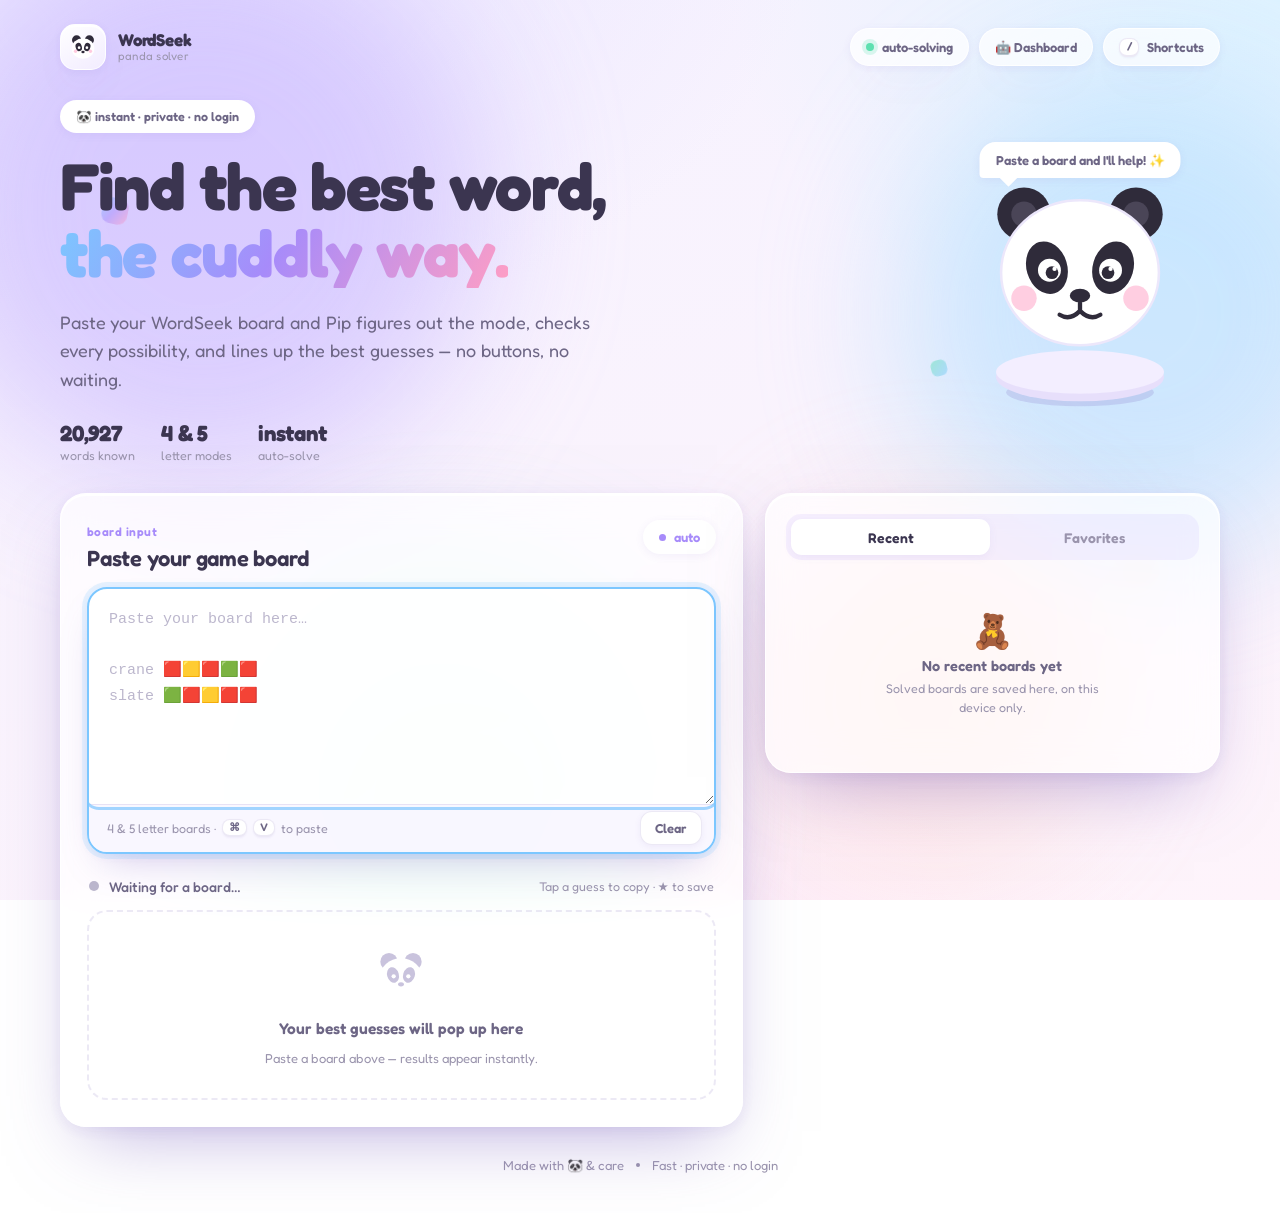
==== commit a2919563: "Add web-controlled Telegram monitor + auto-guesser Upgrades the app from a solver-only site into a l" ====
--- a/templates/index.html
+++ b/templates/index.html
@@ -64,6 +64,7 @@
         <span class="live-badge" title="Solving happens the instant you paste">
           <i></i> auto-solving
         </span>
+        <a class="chip-btn" href="/dashboard" title="Telegram monitor dashboard">🤖 Dashboard</a>
         <button id="shortcutsBtn" class="chip-btn" type="button" aria-haspopup="dialog" aria-controls="shortcutsModal">
           <kbd>/</kbd> Shortcuts
         </button>
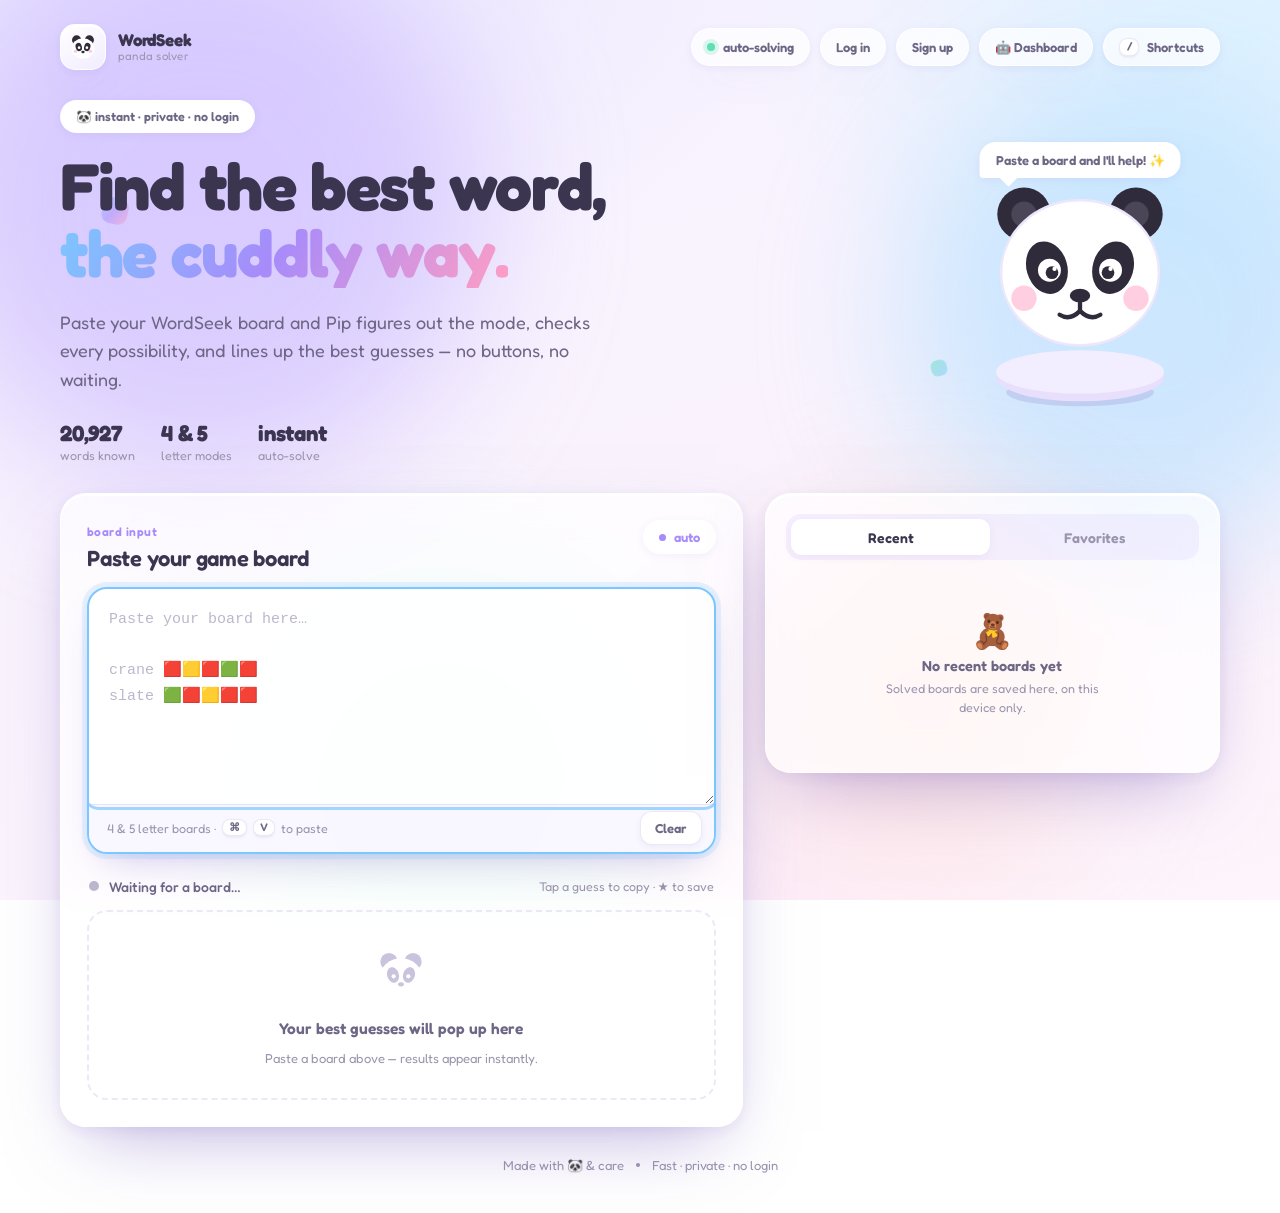
==== commit d248e398: "Add public registration, user/admin roles, and full tenant isolation Turns the admin-created-account" ====
--- a/templates/index.html
+++ b/templates/index.html
@@ -64,7 +64,9 @@
         <span class="live-badge" title="Solving happens the instant you paste">
           <i></i> auto-solving
         </span>
-        <a class="chip-btn" href="/dashboard" title="Telegram monitor dashboard">🤖 Dashboard</a>
+        <a class="chip-btn" href="/login">Log in</a>
+        <a class="chip-btn" href="/register">Sign up</a>
+        <a class="chip-btn" href="/dashboard" title="Your dashboard">🤖 Dashboard</a>
         <button id="shortcutsBtn" class="chip-btn" type="button" aria-haspopup="dialog" aria-controls="shortcutsModal">
           <kbd>/</kbd> Shortcuts
         </button>
